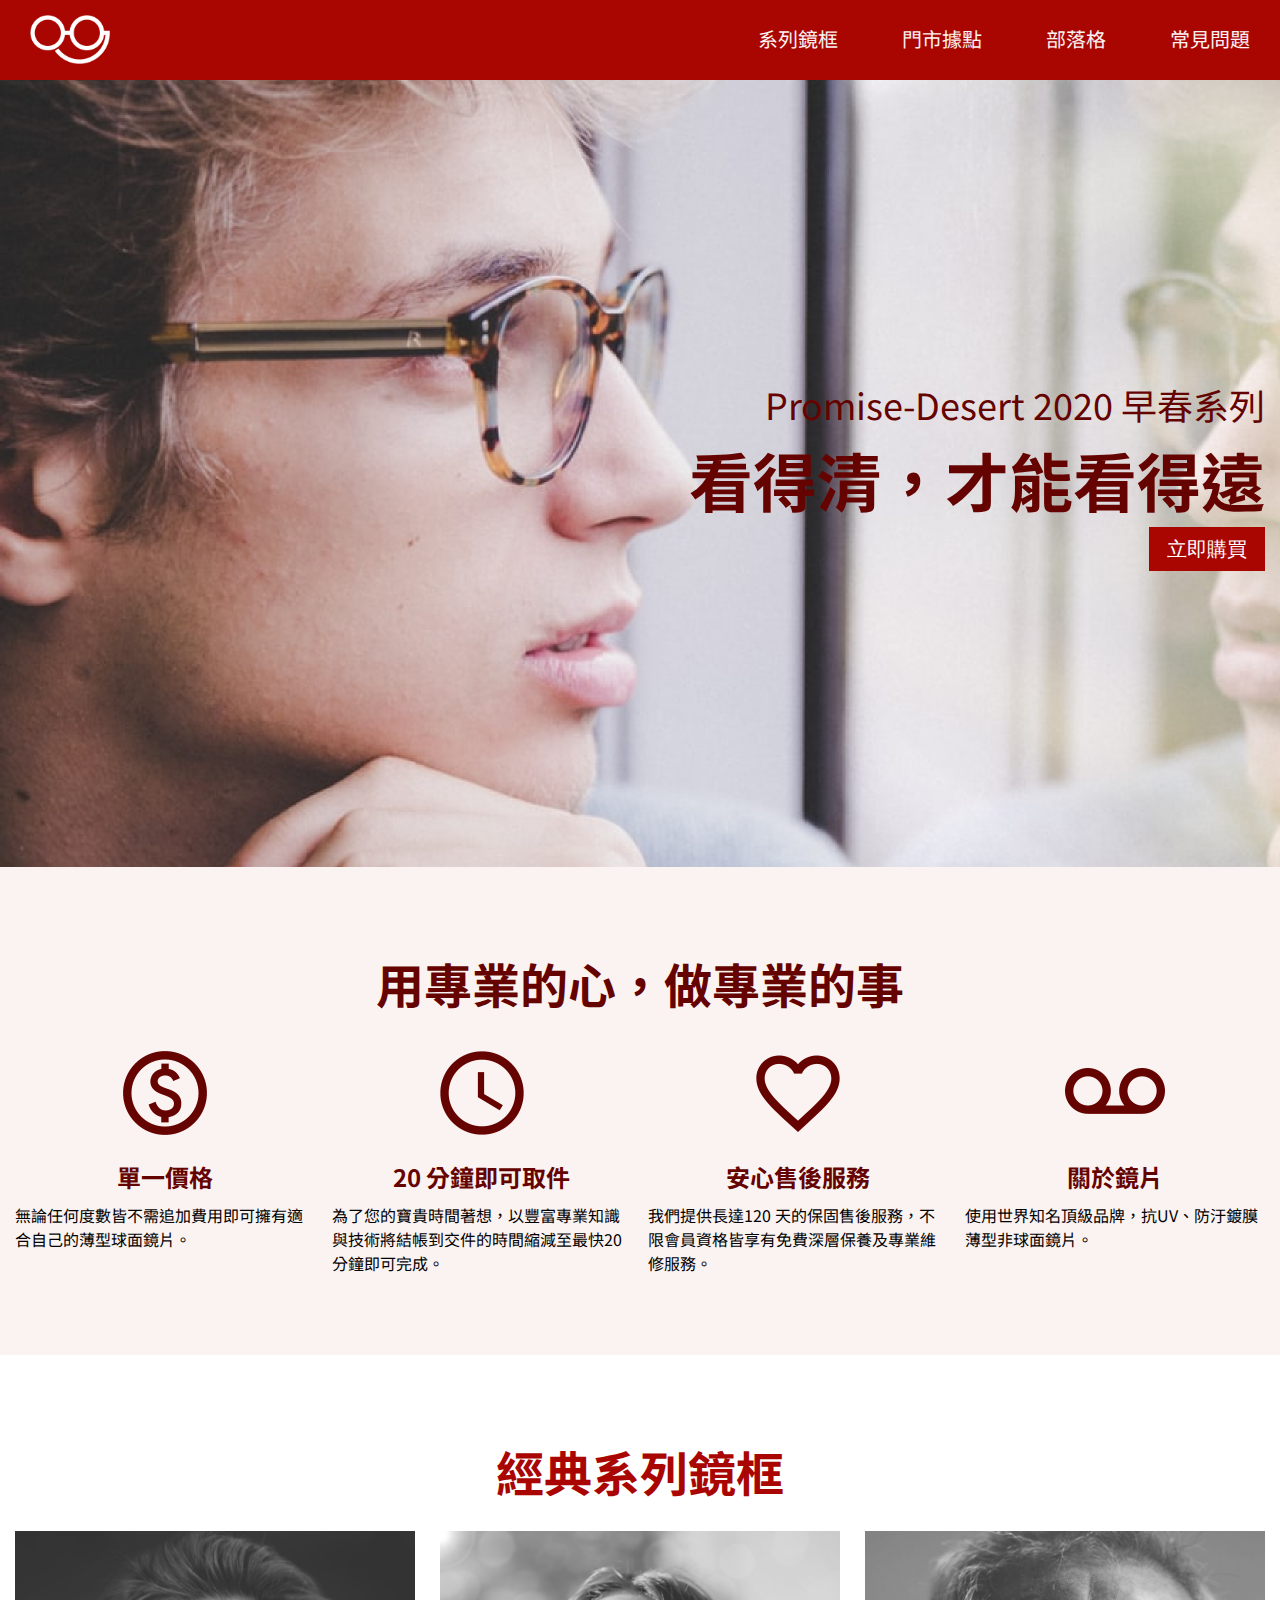
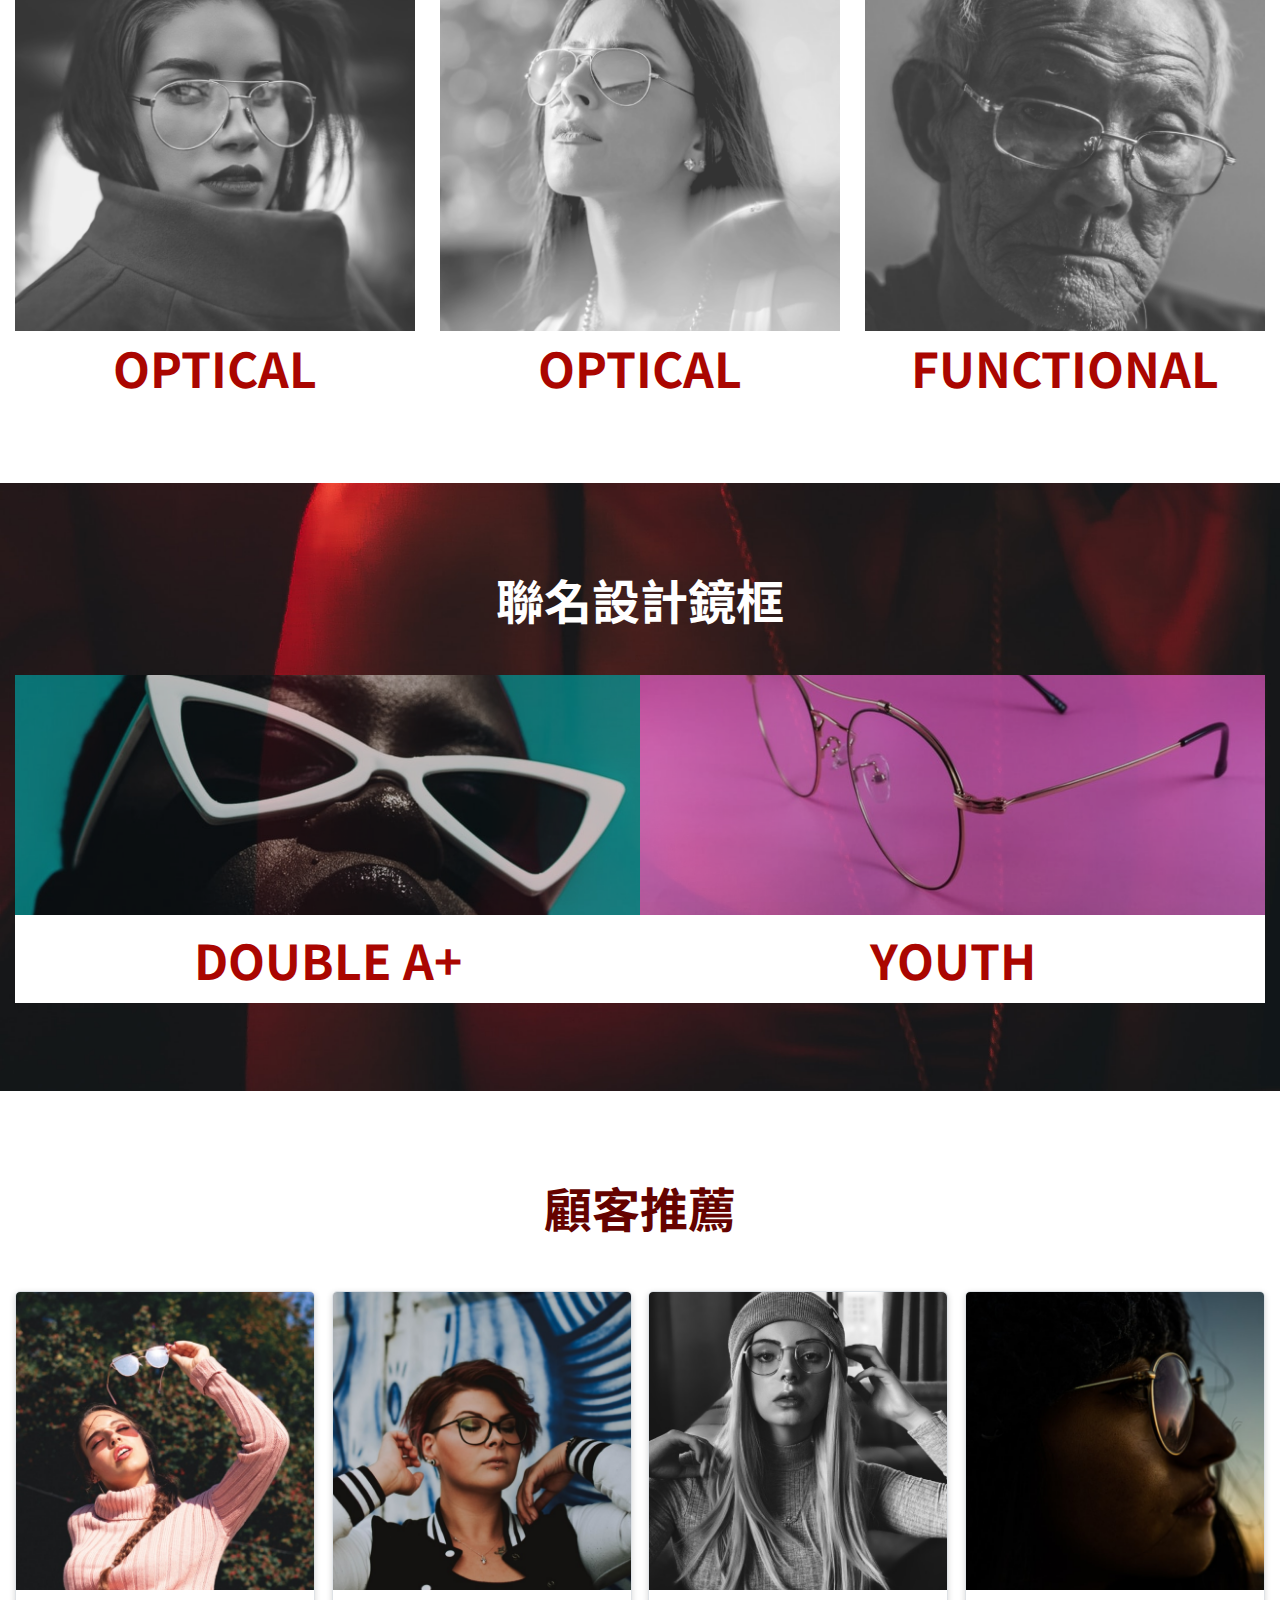
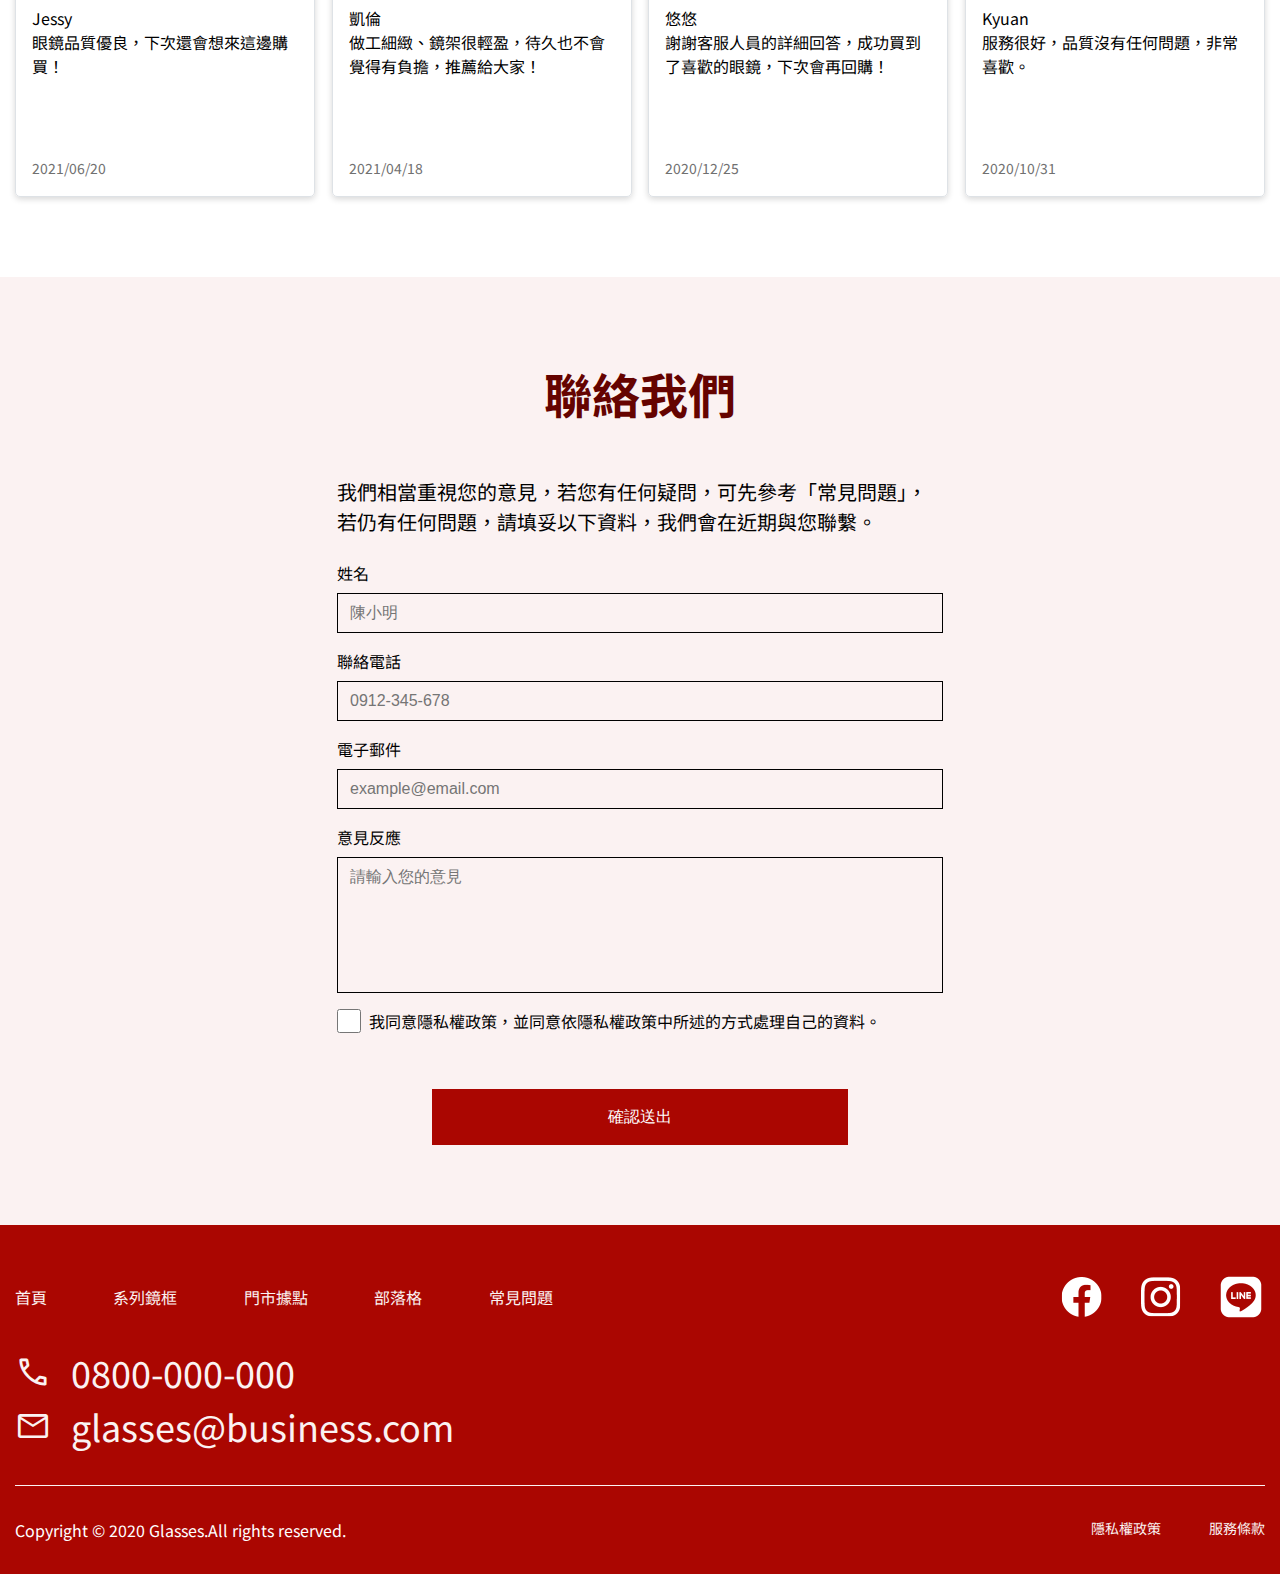
==== index.html @ 3acc10f1 "Update 2022-08-10T16:23:31.368Z" ====
<!DOCTYPE html>
<html lang="en">

<head>
  <meta charset="UTF-8">
  <meta http-equiv="X-UA-Compatible" content="IE=edge">
  <meta name="viewport" content="width=device-width, initial-scale=1.0">
  <link rel="preconnect" href="https://fonts.googleapis.com">
  <link rel="preconnect" href="https://fonts.googleapis.com">
  <link rel="preconnect" href="https://fonts.gstatic.com" crossorigin>
  <link href="https://fonts.googleapis.com/css2?family=Inter:wght@300&family=Noto+Sans+TC:wght@400;500;700&family=Roboto:ital,wght@0,400;0,500;0,700;1,500;1,700;1,900&display=swap" rel="stylesheet">
  <link rel="stylesheet" href="https://fonts.googleapis.com/css2?family=Material+Symbols+Outlined:opsz,wght,FILL,GRAD@48,600,0,0" />
  <link rel="stylesheet" href="./assets/style/all.css">
  <title>首頁</title>
</head>

<body>
  <!-- 表頭 -->
  <div class="header ">        
    <div class="wrap container">
        <div class="logo">
            <a href="./index.html"><img src="./assets/images/logo-white.png" alt="logo-white"></a>
        </div>
        <div class="nav">
            <ul>
                <li><a href="./optical.html">系列鏡框</a></li>
                <li><a href="#">門市據點</a></li>
                <li><a href="#">部落格</a></li>
                <li><a href="./faq.html">常見問題</a></li>
            </ul>
        </div>
    </div>
  </div>

  <div class="backimg">
    <div class="backimg-text container">
        <p>Promise-Desert 2020 早春系列</p>
        <h2>看得清，才能看得遠</h2>
        <button class="btn"><a href="./optical.html">立即購買</a></button>
    </div>
</div>
<div class="feature">
    <h3 class="container" >用專業的心，做專業的事</h3>
    <div class="feature-iteams container">
        <div class="f-iteam">
            <div class="f-img">
                <img src="./assets/images/home-section2-1.png" alt="money">
            </div>
            <h4>單一價格</h4>
            <p>無論任何度數皆不需追加費用即可擁有適合自己的薄型球面鏡片。</p>
        </div>
        <div class="f-iteam">
            <div class="f-img">
                <img src="./assets/images/home-section2-2.png" alt="time">
            </div>
            <h4>20 分鐘即可取件</h4>
            <p>為了您的寶貴時間著想，以豐富專業知識與技術將結帳到交件的時間縮減至最快20 分鐘即可完成。</p>
        </div>
        <div class="f-iteam">
            <div class="f-img">
                <img src="./assets/images/home-section2-3.png" alt="service">
            </div>
            <h4>安心售後服務</h4>
            <p>我們提供長達120 天的保固售後服務，不限會員資格皆享有免費深層保養及專業維修服務。</p>
        </div>
        <div class="f-iteam">
            <div class="f-img">
                <img src="./assets/images/home-sectioin2-4.png" alt="about">
            </div>
            <h4>關於鏡片</h4>
            <p>使用世界知名頂級品牌，抗UV、防汙鍍膜薄型非球面鏡片。</p>
        </div>
    </div>
    
</div>
<div class="classic">
    <h3>經典系列鏡框</h3>
    <div class="classic-iteams container">
        <div class="c-iteam">
            <img src="./assets/images/home-section3-1.png" alt="OPTICAL">
            <a href="./optical.html">OPTICAL</a>
        </div>
        <div class="c-iteam">
            <img src="./assets/images/home-section3-2.png" alt="SUNGLASSES">
            <a href="./sunglasses.html">OPTICAL</a>
        </div>
        <div class="c-iteam">
            <img src="./assets/images/home-section3-3.png" alt="FUNCTIONAL">
            <a href="#">FUNCTIONAL</a>
        </div>
    </div>
</div>
<div class="feat">
    <h3>聯名設計鏡框</h3>
    <div class="feat-iteams  container">
        <ul class="feat-iteam">
            <li class="bgimg-left"></li>
            <li><a href="#">DOUBLE A+</a></li>
        </ul>
        <ul class="feat-iteam">
            <li class="bgimg-right"></li>
            <li><a href="#">YOUTH</a></li>
        </ul>
    </div>
    
</div>
<div class="recommend">
    <h3>顧客推薦</h3>
    <ul class="recommend-iteams  container">
        <li class="r-iteam">
            <img src="./assets/images/home-section5-1.png" alt="Jessy">               
            <div class="text-p">
                <div>
                    <p>Jessy</p>
                    <p>眼鏡品質優良，下次還會想來這邊購買！</p>
                </div>
                <div class="date">
                    <p>2021/06/20</p>
                </div>                
            </div>                       
        </li>
        <li class="r-iteam">
            <img src="./assets/images/home-section5-2.png" alt="Karen">               
            <div class="text-p">
                <div>
                    <p>凱倫</p>
                    <p>做工細緻、鏡架很輕盈，待久也不會覺得有負擔，推薦給大家！</p>
                </div>
                <div class="date">
                    <p>2021/04/18</p>
                </div>                
            </div>                       
        </li>  
        <li class="r-iteam">
            <img src="./assets/images/home-section5-3.png" alt="Yoyo">               
            <div class="text-p">
                <div>
                    <p>悠悠</p>
                    <p>謝謝客服人員的詳細回答，成功買到了喜歡的眼鏡，下次會再回購！</p>
                </div>
                <div class="date">
                    <p>2020/12/25</p>
                </div>                
            </div>                       
        </li>  
        <li class="r-iteam">
            <img src="./assets/images/home-section5-4.png" alt="Kyuan">               
            <div class="text-p">
                <div>
                    <p>Kyuan</p>
                    <p>服務很好，品質沒有任何問題，非常喜歡。</p>
                </div>
                <div class="date">
                    <p>2020/10/31</p>
                </div>                
            </div>                       
        </li>         
    </ul>
</div>
<div class="contact-form">
    <div class="form container">
        <h3>聯絡我們</h3>
        <p>我們相當重視您的意見，若您有任何疑問，可先參考「常見問題」，若仍有任何問題，請填妥以下資料，我們會在近期與您聯繫。</p>
        <form>
            <label for="name">姓名</label>
            <input type="text" name="name" placeholder="陳小明">
            <label for="phone">聯絡電話</label>
            <input type="text" name="phone" placeholder="0912-345-678">
            <label for="email">電子郵件</label>
            <input type="text" name="email" placeholder="example@email.com">
            <label for="need">意見反應</label>
            <textarea name="need" id="need" placeholder="請輸入您的意見"></textarea>
            <div class="check">
                <input type="checkbox" name="agree">
                <label for="checkbox">我同意隱私權政策，並同意依隱私權政策中所述的方式處理自己的資料。</label>
            </div>
            <div class="send-btn">
                <button type="submit">確認送出</button>
            </div>
        </form>
    </div>
</div>



  <!-- 表尾 -->
  <div class="footer">
    <div class="container">
        <div class="information">
            <div class="footer-nav">
                <div class="bar">
                    <ul>
                        <li><a href="#">首頁</a></li>
                        <li><a href="#">系列鏡框</a></li>
                        <li><a href="#">門市據點</a></li>
                        <li><a href="#">部落格</a></li>
                        <li><a href="#">常見問題</a></li>
                    </ul>
                </div>
                <div class="icon">
                    <ul>
                        <li><a href="#"><img src="./assets/images/ic-social-fb.png" alt="facebook"></a></li>
                        <li><a href="#"><img src="./assets/images/ic_social_ig.png" alt="instagram"></a></li>
                        <li><a href="#"><img src="./assets/images/ic_social_line.png" alt="line"></a></li>
                    </ul>
                </div>
            </div>
            <div class="contact">
                <ul>
                    <li>
                        <span class="material-symbols-outlined"> call</span>
                        <a href="tel:+886-0800-000-000">0800-000-000</a>
                    </li>
                    <li>   
                        <span class="material-symbols-outlined">mail</span>
                        <a href="mailto:glasses@business.com">glasses@business.com</a> 
                    </li>
                </ul>
            </div>
        </div>
       
        <div class="copy">
            <div class="copy-left">
                <p>Copyright © 2020 Glasses.All rights reserved.</p>
            </div>
            <div class="copy-right">
                <ul>
                    <li>
                        <a href="#">隱私權政策</a>
                    </li>
                    <li>
                        <a href="#">服務條款</a>
                    </li>
                </ul>
            </div>
        </div>
    </div>
    
</div>
</body>

</html>
---- assets/style/all.css ----
@charset "UTF-8";
/* http://meyerweb.com/eric/tools/css/reset/ 
   v2.0 | 20110126
   License: none (public domain)
*/
html,
body,
div,
span,
applet,
object,
iframe,
h1,
h2,
h3,
h4,
h5,
h6,
p,
blockquote,
pre,
a,
abbr,
acronym,
address,
big,
cite,
code,
del,
dfn,
em,
img,
ins,
kbd,
q,
s,
samp,
small,
strike,
strong,
sub,
sup,
tt,
var,
b,
u,
i,
center,
dl,
dt,
dd,
ol,
ul,
li,
fieldset,
form,
label,
legend,
table,
caption,
tbody,
tfoot,
thead,
tr,
th,
td,
article,
aside,
canvas,
details,
embed,
figure,
figcaption,
footer,
header,
hgroup,
menu,
nav,
output,
ruby,
section,
summary,
time,
mark,
audio,
video {
  margin: 0;
  padding: 0;
  border: 0;
  font-size: 100%;
  font: inherit;
  vertical-align: baseline; }

/* HTML5 display-role reset for older browsers */
article,
aside,
details,
figcaption,
figure,
footer,
header,
hgroup,
menu,
nav,
section {
  display: block; }

body {
  line-height: 1; }

ol,
ul {
  list-style: none; }

blockquote,
q {
  quotes: none; }

blockquote:before,
blockquote:after,
q:before,
q:after {
  content: "";
  content: none; }

table {
  border-collapse: collapse;
  border-spacing: 0; }

img {
  vertical-align: middle;
  max-width: 100%;
  height: auto; }

* {
  -webkit-box-sizing: border-box;
          box-sizing: border-box; }

body {
  font-family: 'Noto Sans TC','Roboto','Inter', sans-serif;
  -webkit-box-sizing: border-box;
          box-sizing: border-box; }

.container {
  max-width: 1320px;
  margin: 0 auto;
  padding: 0 15px; }

/* header 表頭 */
.header {
  background-color: #AA0601;
  height: 80px;
  padding: 15px; }

.wrap {
  display: -webkit-box;
  display: -ms-flexbox;
  display: flex;
  -webkit-box-pack: justify;
      -ms-flex-pack: justify;
          justify-content: space-between;
  -webkit-box-align: center;
      -ms-flex-align: center;
          align-items: center; }

.logo img {
  width: 80px; }

.nav ul {
  display: -webkit-box;
  display: -ms-flexbox;
  display: flex;
  -webkit-box-pack: end;
      -ms-flex-pack: end;
          justify-content: flex-end; }

.nav li {
  margin-left: 64px; }

.nav a {
  text-decoration: none;
  color: #FBF2F2;
  font-size: 20px;
  line-height: 30px;
  -webkit-transition: all 0.3s;
  -o-transition: all 0.3s;
  transition: all 0.3s; }

.header a:hover, .footer a:hover {
  opacity: 0.7; }

/* footer 表尾 */
.footer {
  background-color: #AA0601; }

.footer-nav {
  display: -webkit-box;
  display: -ms-flexbox;
  display: flex;
  -webkit-box-pack: justify;
      -ms-flex-pack: justify;
          justify-content: space-between;
  -webkit-box-align: center;
      -ms-flex-align: center;
          align-items: center;
  padding-top: 48px;
  padding-bottom: 24px; }
  .footer-nav .bar {
    width: 43%; }
    .footer-nav .bar ul {
      display: -webkit-box;
      display: -ms-flexbox;
      display: flex;
      -webkit-box-pack: justify;
          -ms-flex-pack: justify;
              justify-content: space-between; }
    .footer-nav .bar a {
      text-decoration: none;
      color: #FBF2F2;
      font-size: 16px;
      line-height: 24px;
      -webkit-transition: all 0.3s;
      -o-transition: all 0.3s;
      transition: all 0.3s; }
  .footer-nav .icon ul {
    display: -webkit-box;
    display: -ms-flexbox;
    display: flex; }
  .footer-nav .icon img {
    width: 48px;
    margin-left: 32px; }

.contact {
  padding-bottom: 32px;
  border-bottom: 1px solid #FBF2F2; }
  .contact img {
    width: 36px; }
  .contact a {
    font-size: 36px;
    line-height: 54px;
    color: #FBF2F2;
    -webkit-transition: all 0.3s;
    -o-transition: all 0.3s;
    transition: all 0.3s;
    text-decoration: none; }
  .contact span {
    color: #FBF2F2;
    font-size: 36px;
    line-height: 54px;
    vertical-align: bottom;
    margin-right: 1rem; }

.copy {
  display: -webkit-box;
  display: -ms-flexbox;
  display: flex;
  -webkit-box-pack: justify;
      -ms-flex-pack: justify;
          justify-content: space-between;
  padding: 32px 0;
  color: #FFFFFF; }
  .copy .copy-right ul {
    display: -webkit-box;
    display: -ms-flexbox;
    display: flex;
    -webkit-box-pack: justify;
        -ms-flex-pack: justify;
            justify-content: space-between; }
    .copy .copy-right ul li {
      padding-left: 48px; }
    .copy .copy-right ul a {
      font-size: 14px;
      line-height: 21px;
      color: #FBF2F2;
      -webkit-transition: all 0.3s;
      -o-transition: all 0.3s;
      transition: all 0.3s;
      text-decoration: none; }
  .copy .copy-left p {
    font-size: 16px;
    line-height: 24px; }

/* RWD */
@media (max-width: 992px) {
  .container {
    max-width: 720px; }
  .bar {
    width: 65%; }
  .icon img {
    margin-left: 1rem; } }

@media (max-width: 767px) {
  .container {
    max-width: 100%; }
  .header {
    height: 176px;
    -webkit-box-align: normal;
        -ms-flex-align: normal;
            align-items: normal;
    padding: 0; }
  .wrap {
    -webkit-box-orient: vertical;
    -webkit-box-direction: normal;
        -ms-flex-direction: column;
            flex-direction: column;
    padding: 0; }
  .logo {
    height: 80px;
    width: 100%;
    display: -webkit-box;
    display: -ms-flexbox;
    display: flex;
    -webkit-box-pack: center;
        -ms-flex-pack: center;
            justify-content: center;
    -webkit-box-align: center;
        -ms-flex-align: center;
            align-items: center;
    border-bottom: 1px solid #FBF2F2; }
  .nav {
    width: 100%; }
    .nav ul {
      -ms-flex-wrap: wrap;
          flex-wrap: wrap; }
    .nav li {
      margin: 0;
      width: 50%;
      border: 1px solid #FBF2F2;
      height: 48px; }
    .nav a {
      display: block;
      width: 100%;
      height: 100%;
      display: -webkit-box;
      display: -ms-flexbox;
      display: flex;
      -webkit-box-pack: center;
          -ms-flex-pack: center;
              justify-content: center;
      -webkit-box-align: center;
          -ms-flex-align: center;
              align-items: center;
      font-size: 16px;
      line-height: 24px; }
    .nav a:hover {
      background-color: #691610;
      opacity: 1; }
  .footer-nav {
    padding: 0;
    padding-top: 24px;
    -webkit-box-align: normal;
        -ms-flex-align: normal;
            align-items: normal; }
    .footer-nav .bar {
      display: none; }
    .footer-nav .icon img {
      width: 24px;
      margin-left: 8px; }
  .information {
    display: -webkit-box;
    display: -ms-flexbox;
    display: flex;
    -webkit-box-orient: horizontal;
    -webkit-box-direction: reverse;
        -ms-flex-direction: row-reverse;
            flex-direction: row-reverse;
    -webkit-box-pack: justify;
        -ms-flex-pack: justify;
            justify-content: space-between;
    border-bottom: 1px solid #FBF2F2; }
  .contact {
    padding: 24px 0;
    border-bottom: none;
    display: -webkit-box;
    display: -ms-flexbox;
    display: flex;
    -webkit-box-align: center;
        -ms-flex-align: center;
            align-items: center; }
    .contact li {
      line-height: 24px; }
    .contact a {
      font-size: 16px;
      line-height: 24px; }
    .contact span {
      font-size: 20px;
      line-height: 24px;
      margin-right: 10px;
      vertical-align: middle; }
  .copy {
    -webkit-box-orient: vertical;
    -webkit-box-direction: normal;
        -ms-flex-direction: column;
            flex-direction: column;
    padding-top: 16px;
    padding-bottom: 24px; }
    .copy p {
      font-size: 16px;
      line-height: 24px; }
    .copy .copy-right ul {
      -webkit-box-orient: vertical;
      -webkit-box-direction: normal;
          -ms-flex-direction: column;
              flex-direction: column; }
      .copy .copy-right ul li {
        padding: 0;
        padding-top: 8px; } }

.backimg {
  background-image: url(../images/home-header.png);
  height: 787px;
  background-size: cover; }

.backimg-text {
  color: #650300;
  display: -webkit-box;
  display: -ms-flexbox;
  display: flex;
  -webkit-box-orient: vertical;
  -webkit-box-direction: normal;
      -ms-flex-direction: column;
          flex-direction: column;
  -webkit-box-align: end;
      -ms-flex-align: end;
          align-items: flex-end;
  -webkit-box-pack: center;
      -ms-flex-pack: center;
          justify-content: center;
  height: 100%; }
  .backimg-text p {
    font-size: 36px;
    line-height: 54px; }
  .backimg-text h2 {
    font-size: 64px;
    line-height: 96px;
    font-weight: 700; }
  .backimg-text .btn {
    background-color: #AA0601;
    border: none; }
    .backimg-text .btn a {
      display: block;
      font-size: 20px;
      line-height: 30px;
      color: #fff;
      text-decoration: none;
      padding: 6px 12px; }
  .backimg-text .btn:hover {
    background-color: #650300; }

.feature {
  background-color: #FBF2F2; }
  .feature h3 {
    font-size: 48px;
    line-height: 72px;
    font-weight: 700;
    color: #650300;
    text-align: center;
    margin-bottom: 24px;
    padding-top: 80px; }
  .feature .feature-iteams {
    display: -webkit-box;
    display: -ms-flexbox;
    display: flex;
    -ms-flex-wrap: wrap;
        flex-wrap: wrap;
    -webkit-box-pack: justify;
        -ms-flex-pack: justify;
            justify-content: space-between;
    padding-bottom: 80px; }
  .feature .f-iteam {
    width: 24%; }
    .feature .f-iteam .f-img {
      text-align: center;
      margin-bottom: 16px; }
    .feature .f-iteam img {
      width: 100px; }
    .feature .f-iteam h4 {
      color: #650300;
      text-align: center;
      font-size: 24px;
      line-height: 36px;
      margin-bottom: 8px;
      font-weight: 700; }
    .feature .f-iteam p {
      font-size: 16px;
      line-height: 24px; }

.classic h3 {
  font-size: 48px;
  line-height: 72px;
  font-weight: 700;
  color: #AA0601;
  text-align: center;
  margin-bottom: 24px;
  padding-top: 80px; }

.classic .classic-iteams {
  display: -webkit-box;
  display: -ms-flexbox;
  display: flex;
  -ms-flex-wrap: wrap;
      flex-wrap: wrap;
  -webkit-box-pack: justify;
      -ms-flex-pack: justify;
          justify-content: space-between;
  margin-bottom: 80px; }

.classic .c-iteam {
  width: 32%; }
  .classic .c-iteam img {
    opacity: 0.8; }
  .classic .c-iteam img:hover {
    opacity: 1; }
  .classic .c-iteam a {
    display: block;
    font-size: 48px;
    line-height: 72px;
    font-weight: 700;
    text-align: center;
    color: #AA0601;
    text-decoration: none;
    -webkit-transition: all 0.7s ease-in-out;
    -o-transition: all 0.7s ease-in-out;
    transition: all 0.7s ease-in-out; }
  .classic .c-iteam a:hover {
    color: #650300;
    -webkit-transform: scale(1.2);
        -ms-transform: scale(1.2);
            transform: scale(1.2); }

.feat {
  background-image: url(../images/index-bg.png);
  height: 608px;
  background-size: cover; }
  .feat h3 {
    font-size: 48px;
    line-height: 72px;
    font-weight: 700;
    color: #fff;
    text-align: center;
    margin-bottom: 40px;
    padding-top: 80px; }
  .feat .feat-iteams {
    display: -webkit-box;
    display: -ms-flexbox;
    display: flex;
    -ms-flex-wrap: wrap;
        flex-wrap: wrap; }
  .feat .feat-iteam {
    width: 50%; }
  .feat .bgimg-left {
    background-image: url(../images/home-section4-1.png);
    height: 240px;
    background-size: cover;
    opacity: 0.7; }
  .feat .bgimg-left:hover {
    opacity: 1; }
  .feat .bgimg-right {
    background-image: url(../images/home-section4-2.png);
    height: 240px;
    background-size: cover;
    opacity: 0.7; }
  .feat .bgimg-right:hover {
    opacity: 1; }
  .feat li {
    background-color: #fff;
    text-align: center; }
    .feat li a {
      display: block;
      font-size: 48px;
      line-height: 72px;
      font-weight: 700;
      text-decoration: none;
      color: #AA0601;
      padding: 8px 0;
      -webkit-transition: all 0.7s ease-in-out;
      -o-transition: all 0.7s ease-in-out;
      transition: all 0.7s ease-in-out; }
    .feat li a:hover {
      color: #650300;
      -webkit-transform: scale(1.2);
          -ms-transform: scale(1.2);
              transform: scale(1.2); }

.recommend h3 {
  font-size: 48px;
  line-height: 72px;
  font-weight: 700;
  color: #650300;
  text-align: center;
  margin-bottom: 48px;
  padding-top: 80px; }

.recommend .recommend-iteams {
  display: -webkit-box;
  display: -ms-flexbox;
  display: flex;
  -ms-flex-wrap: wrap;
      flex-wrap: wrap;
  -webkit-box-pack: justify;
      -ms-flex-pack: justify;
          justify-content: space-between;
  margin-bottom: 80px; }

.recommend .r-iteam {
  width: 24%;
  -webkit-box-shadow: #00000029 0px 2px 6px;
          box-shadow: #00000029 0px 2px 6px;
  border-radius: 5px;
  border: 1px solid #DEE2E6;
  -webkit-transition: all 0.3s ease-in;
  -o-transition: all 0.3s ease-in;
  transition: all 0.3s ease-in; }
  .recommend .r-iteam .text-p {
    display: -webkit-box;
    display: -ms-flexbox;
    display: flex;
    -webkit-box-orient: vertical;
    -webkit-box-direction: normal;
        -ms-flex-direction: column;
            flex-direction: column;
    -webkit-box-pack: justify;
        -ms-flex-pack: justify;
            justify-content: space-between;
    font-size: 16px;
    line-height: 24px;
    height: 206px;
    padding: 16px; }
  .recommend .r-iteam .date {
    font-size: 14px;
    color: #707070; }

.recommend .r-iteam:hover {
  -webkit-transform: translate(0, -20px);
      -ms-transform: translate(0, -20px);
          transform: translate(0, -20px); }

.contact-form {
  background-color: #FBF2F2; }
  .contact-form .form {
    width: 636px;
    padding-bottom: 80px; }
  .contact-form h3 {
    font-size: 48px;
    line-height: 72px;
    font-weight: 700;
    color: #650300;
    text-align: center;
    margin-bottom: 48px;
    padding-top: 80px; }
  .contact-form p {
    font-size: 20px;
    line-height: 30px;
    margin-bottom: 24px; }
  .contact-form label {
    display: block;
    font-size: 16px;
    line-height: 24px;
    margin-bottom: 8px; }
  .contact-form input {
    display: block;
    width: 100%;
    line-height: 36px;
    font-size: 16px;
    padding-left: 12px;
    background-color: #FBF2F2;
    border: 1px solid #000;
    margin-bottom: 16px; }
  .contact-form textarea {
    display: block;
    background-color: #FBF2F2;
    border: 1px solid #000;
    width: 100%;
    line-height: 36px;
    font-size: 16px;
    padding-left: 12px;
    height: 136px;
    resize: none; }
  .contact-form .check {
    display: -webkit-box;
    display: -ms-flexbox;
    display: flex;
    margin-top: 16px; }
    .contact-form .check input {
      width: 24px;
      height: 24px;
      margin: 0;
      margin-right: 8px; }
    .contact-form .check label {
      font-size: 16px;
      line-height: 24px; }
  .contact-form .send-btn {
    text-align: center;
    margin-top: 48px; }
    .contact-form .send-btn button {
      font-size: 16px;
      line-height: 24px;
      padding: 16px 176px;
      background-color: #AA0601;
      border: none;
      color: white; }
    .contact-form .send-btn button:hover {
      background-color: #650300;
      cursor: pointer; }

@media (max-width: 992px) {
  .backimg {
    background-image: url(../images/home-header-sm.png); }
  .feature .f-iteam {
    width: 48%; }
  .classic .c-iteam {
    width: 65%;
    margin: 0 auto;
    margin-bottom: 24px; }
  .feat {
    background-image: url(../images/index-bg-sm.png);
    height: 960px; }
    .feat .feat-iteam {
      width: 100%;
      margin-bottom: 24px; }
  .recommend .r-iteam {
    width: 48%;
    margin-bottom: 24px; }
  .contact-form h3 {
    margin-bottom: 24px; }
  .contact-form .send-btn button {
    padding: 16px 136px; } }

@media (max-width: 767px) {
  .backimg {
    height: 396px;
    background-position: center; }
    .backimg p {
      font-size: 16px;
      line-height: 24px; }
    .backimg h2 {
      font-size: 24px;
      line-height: 36px;
      margin-bottom: 0; }
  .feature .feature-iteams {
    padding-bottom: 40px; }
  .feature .f-iteam {
    width: 100%; }
  .feature h3 {
    font-size: 24px;
    line-height: 36px;
    padding-top: 40px;
    margin-bottom: 24px; }
  .classic .c-iteam {
    width: 100%; }
  .classic .classic-iteams {
    margin-bottom: 40px; }
  .classic h3 {
    font-size: 24px;
    line-height: 36px;
    padding-top: 40px;
    margin-bottom: 24px; }
  .feat {
    height: 820px; }
    .feat .bgimg-left {
      background-image: url(../images/home-section4-1-sm.png);
      height: 240px;
      background-size: cover; }
    .feat .bgimg-right {
      background-image: url(../images/home-section4-2-sm.png);
      height: 240px;
      background-size: cover; }
    .feat h3 {
      font-size: 24px;
      line-height: 36px;
      padding-top: 40px;
      margin-bottom: 24px; }
  .recommend .r-iteam {
    width: 100%; }
  .recommend .recommend-iteams {
    margin-bottom: 40px; }
  .recommend h3 {
    font-size: 24px;
    line-height: 36px;
    padding-top: 40px;
    margin-bottom: 24px; }
  .contact-form .form {
    padding-bottom: 40px; }
  .contact-form h3 {
    padding-top: 40px; }
  .contact-form p {
    font-size: 16px;
    line-height: 24px; }
  .contact-form .send-btn {
    margin-top: 24px; }
    .contact-form .send-btn button {
      width: 100%;
      padding: 16px 0; } }

.faq {
  margin-top: 96px;
  margin-bottom: 80px; }
  .faq li {
    margin-top: 32px; }
  .faq p {
    font-size: 16px;
    line-height: 24px;
    font-weight: 400; }
  .faq h2 {
    font-size: 48px;
    line-height: 72px;
    border-left: 8px solid #AA0601;
    padding-left: 16px;
    font-weight: 700;
    margin-bottom: 32px; }
  .faq h3 {
    font-size: 24px;
    line-height: 36px;
    font-weight: 700;
    margin-bottom: 24px; }
  .faq h4 {
    font-size: 20px;
    line-height: 30px;
    font-weight: 700;
    margin-bottom: 8px; }

/* RWD */
@media (max-width: 992px) {
  .faq {
    margin: 80px auto; } }

@media (max-width: 767px) {
  .faq {
    margin-top: 40px;
    margin-bottom: 64px; }
    .faq li {
      margin-top: 24px; }
  h2,
  h3 {
    font-size: 24px;
    line-height: 36px;
    margin-bottom: 24px; } }

.top-bar ul {
  display: -webkit-box;
  display: -ms-flexbox;
  display: flex; }

.top-bar li {
  border-left: 1px solid #DCDCDC;
  border-right: 1px solid #DCDCDC;
  border-bottom: 8px solid white;
  width: 33%;
  padding: 24px 0;
  text-align: center; }

.top-bar a {
  display: block;
  font-size: 32px;
  line-height: 48px;
  text-decoration: none;
  color: #000000;
  font-weight: 500; }

.top-bar li:hover {
  border-bottom: 8px solid #AA0601; }

.top-bar .bb-red {
  border-bottom: 8px solid #AA0601; }

.top-benner {
  display: -webkit-box;
  display: -ms-flexbox;
  display: flex; }
  .top-benner li {
    width: 50%;
    min-height: 296px; }
  .top-benner .optical-benner-left {
    background-image: url(../images/product-header-1.png);
    background-size: contain;
    background-repeat: no-repeat; }
  .top-benner .optical-benner-right {
    background-image: url(../images/product-header-2.png);
    background-size: contain;
    background-repeat: no-repeat; }

.product h2 {
  font-size: 32px;
  line-height: 48px;
  font-weight: 500;
  text-align: center;
  padding-top: 80px;
  padding-bottom: 32px; }

.iteams {
  display: -webkit-box;
  display: -ms-flexbox;
  display: flex;
  -ms-flex-wrap: wrap;
      flex-wrap: wrap;
  -webkit-box-pack: justify;
      -ms-flex-pack: justify;
          justify-content: space-between; }
  .iteams .iteam {
    width: 24%;
    margin-bottom: 80px; }
  .iteams .iteam-img {
    overflow: hidden; }
    .iteams .iteam-img img:hover {
      -webkit-transform: scale(1.1, 1.1);
          -ms-transform: scale(1.1, 1.1);
              transform: scale(1.1, 1.1);
      -webkit-transition: all 0.2s ease-in;
      -o-transition: all 0.2s ease-in;
      transition: all 0.2s ease-in; }
  .iteams .name {
    display: -webkit-box;
    display: -ms-flexbox;
    display: flex;
    -webkit-box-pack: justify;
        -ms-flex-pack: justify;
            justify-content: space-between;
    line-height: 36px;
    font-size: 24px;
    font-weight: 500; }
    .iteams .name p:last-child {
      color: #AA0601; }
  .iteams .colors {
    display: -webkit-box;
    display: -ms-flexbox;
    display: flex; }
    .iteams .colors .brown {
      width: 24px;
      height: 24px;
      background-color: #5F3E2D;
      margin-right: 8px;
      border-radius: 4px;
      cursor: pointer; }
    .iteams .colors .chocolate {
      width: 24px;
      height: 24px;
      background-color: #B75929;
      border-radius: 4px;
      cursor: pointer; }

.page ul {
  display: -webkit-box;
  display: -ms-flexbox;
  display: flex;
  padding: 80px 0;
  -webkit-box-pack: center;
      -ms-flex-pack: center;
          justify-content: center; }
  .page ul li {
    border: 1px solid #555555; }
  .page ul a {
    text-decoration: none;
    display: block;
    color: #555555;
    padding: 12px 16px;
    font-size: 18px;
    line-height: 24px; }
  .page ul a:hover {
    background-color: #F2F2F2; }
  .page ul .black {
    background-color: black;
    color: white; }
  .page ul .black:hover {
    color: #555555; }

@media (max-width: 992px) {
  .top-bar.container {
    max-width: 100%;
    margin: 0;
    padding: 0; }
  .top-bar li {
    border-right-color: white; }
    .top-bar li a {
      font-size: 24px;
      line-height: 36px; }
  .top-benner .optical-benner-left {
    background-image: url(../images/product-header-sm-1.png);
    background-size: cover;
    background-position: center; }
  .top-benner .optical-benner-right {
    background-image: url(../images/product-header-sm-2.png);
    background-size: cover;
    background-position: center; }
  .iteams .iteam {
    width: 48%;
    margin-bottom: 40px; } }

@media (max-width: 767px) {
  .top-bar li a {
    font-size: 16px;
    line-height: 24px; }
  .top-benner li {
    min-height: 136px; }
  .product h2 {
    padding-top: 40px;
    margin-bottom: 0;
    font-size: 24px;
    line-height: 36px; }
  .iteams {
    text-align: center; }
    .iteams .iteam {
      width: 100%;
      margin-bottom: 24px; }
  .page ul {
    padding: 64px 0; }
    .page ul a {
      font-size: 16px;
      line-height: 20px;
      padding: 10px; } }

.top-bar ul {
  display: -webkit-box;
  display: -ms-flexbox;
  display: flex; }

.top-bar li {
  border-left: 1px solid #DCDCDC;
  border-right: 1px solid #DCDCDC;
  border-bottom: 8px solid white;
  width: 33%;
  padding: 24px 0;
  text-align: center; }

.top-bar a {
  display: block;
  font-size: 32px;
  line-height: 48px;
  text-decoration: none;
  color: #000000;
  font-weight: 500; }

.top-bar li:hover {
  border-bottom: 8px solid #AA0601; }

.top-bar .bb-red {
  border-bottom: 8px solid #AA0601; }

.top-benner {
  display: -webkit-box;
  display: -ms-flexbox;
  display: flex; }
  .top-benner li {
    width: 50%;
    min-height: 296px; }
  .top-benner .sunglasses-benner-left {
    background-image: url(../images/product-header-3.png);
    background-size: contain;
    background-repeat: no-repeat; }
  .top-benner .sunglasses-benner-right {
    background-image: url(../images/product-header-4.png);
    background-size: contain;
    background-repeat: no-repeat; }

.product h2 {
  font-size: 32px;
  line-height: 48px;
  font-weight: 500;
  text-align: center;
  padding-top: 80px;
  padding-bottom: 32px; }

.sunglasses-iteams {
  display: -webkit-box;
  display: -ms-flexbox;
  display: flex;
  -ms-flex-wrap: wrap;
      flex-wrap: wrap;
  -webkit-box-pack: justify;
      -ms-flex-pack: justify;
          justify-content: space-between; }
  .sunglasses-iteams .iteam {
    width: 32%;
    margin-bottom: 80px; }
  .sunglasses-iteams .iteam-img {
    overflow: hidden; }
    .sunglasses-iteams .iteam-img img:hover {
      -webkit-transform: scale(1.1, 1.1);
          -ms-transform: scale(1.1, 1.1);
              transform: scale(1.1, 1.1);
      -webkit-transition: all 0.2s ease-in;
      -o-transition: all 0.2s ease-in;
      transition: all 0.2s ease-in; }
  .sunglasses-iteams .name {
    display: -webkit-box;
    display: -ms-flexbox;
    display: flex;
    -webkit-box-pack: justify;
        -ms-flex-pack: justify;
            justify-content: space-between;
    line-height: 36px;
    font-size: 24px;
    font-weight: 500; }
    .sunglasses-iteams .name p:last-child {
      color: #AA0601; }
  .sunglasses-iteams .colors {
    display: -webkit-box;
    display: -ms-flexbox;
    display: flex; }
    .sunglasses-iteams .colors .brown {
      width: 24px;
      height: 24px;
      background-color: #5F3E2D;
      margin-right: 8px;
      border-radius: 4px;
      cursor: pointer; }
    .sunglasses-iteams .colors .chocolate {
      width: 24px;
      height: 24px;
      background-color: #B75929;
      border-radius: 4px;
      cursor: pointer; }

.page ul {
  display: -webkit-box;
  display: -ms-flexbox;
  display: flex;
  padding: 80px 0;
  -webkit-box-pack: center;
      -ms-flex-pack: center;
          justify-content: center; }
  .page ul li {
    border: 1px solid #555555; }
  .page ul a {
    text-decoration: none;
    display: block;
    color: #555555;
    padding: 12px 16px;
    font-size: 18px;
    line-height: 24px; }
  .page ul a:hover {
    background-color: #F2F2F2; }
  .page ul .black {
    background-color: black;
    color: white; }
  .page ul .black:hover {
    color: #555555; }

@media (max-width: 992px) {
  .top-bar.container {
    max-width: 100%;
    margin: 0;
    padding: 0; }
  .top-bar li {
    border-right-color: white; }
    .top-bar li a {
      font-size: 24px;
      line-height: 36px; }
  .top-benner .sunglasses-benner-left {
    background-image: url(../images/product-header-sm-1.png);
    background-size: cover;
    background-position: center; }
  .top-benner .sunglasses-benner-right {
    background-image: url(../images/product-header-sm-2.png);
    background-size: cover;
    background-position: center; }
  .sunglasses-iteams .iteam {
    width: 48%;
    margin-bottom: 40px; } }

@media (max-width: 767px) {
  .top-bar li a {
    font-size: 16px;
    line-height: 24px; }
  .top-benner li {
    min-height: 136px; }
  .product h2 {
    padding-top: 40px;
    margin-bottom: 0;
    font-size: 24px;
    line-height: 36px; }
  .sunglasses-iteams {
    text-align: center; }
    .sunglasses-iteams .iteam {
      width: 100%;
      margin-bottom: 24px; }
  .page ul {
    padding: 64px 0; }
    .page ul a {
      font-size: 16px;
      line-height: 20px;
      padding: 10px; } }

/*# sourceMappingURL=all.css.map */
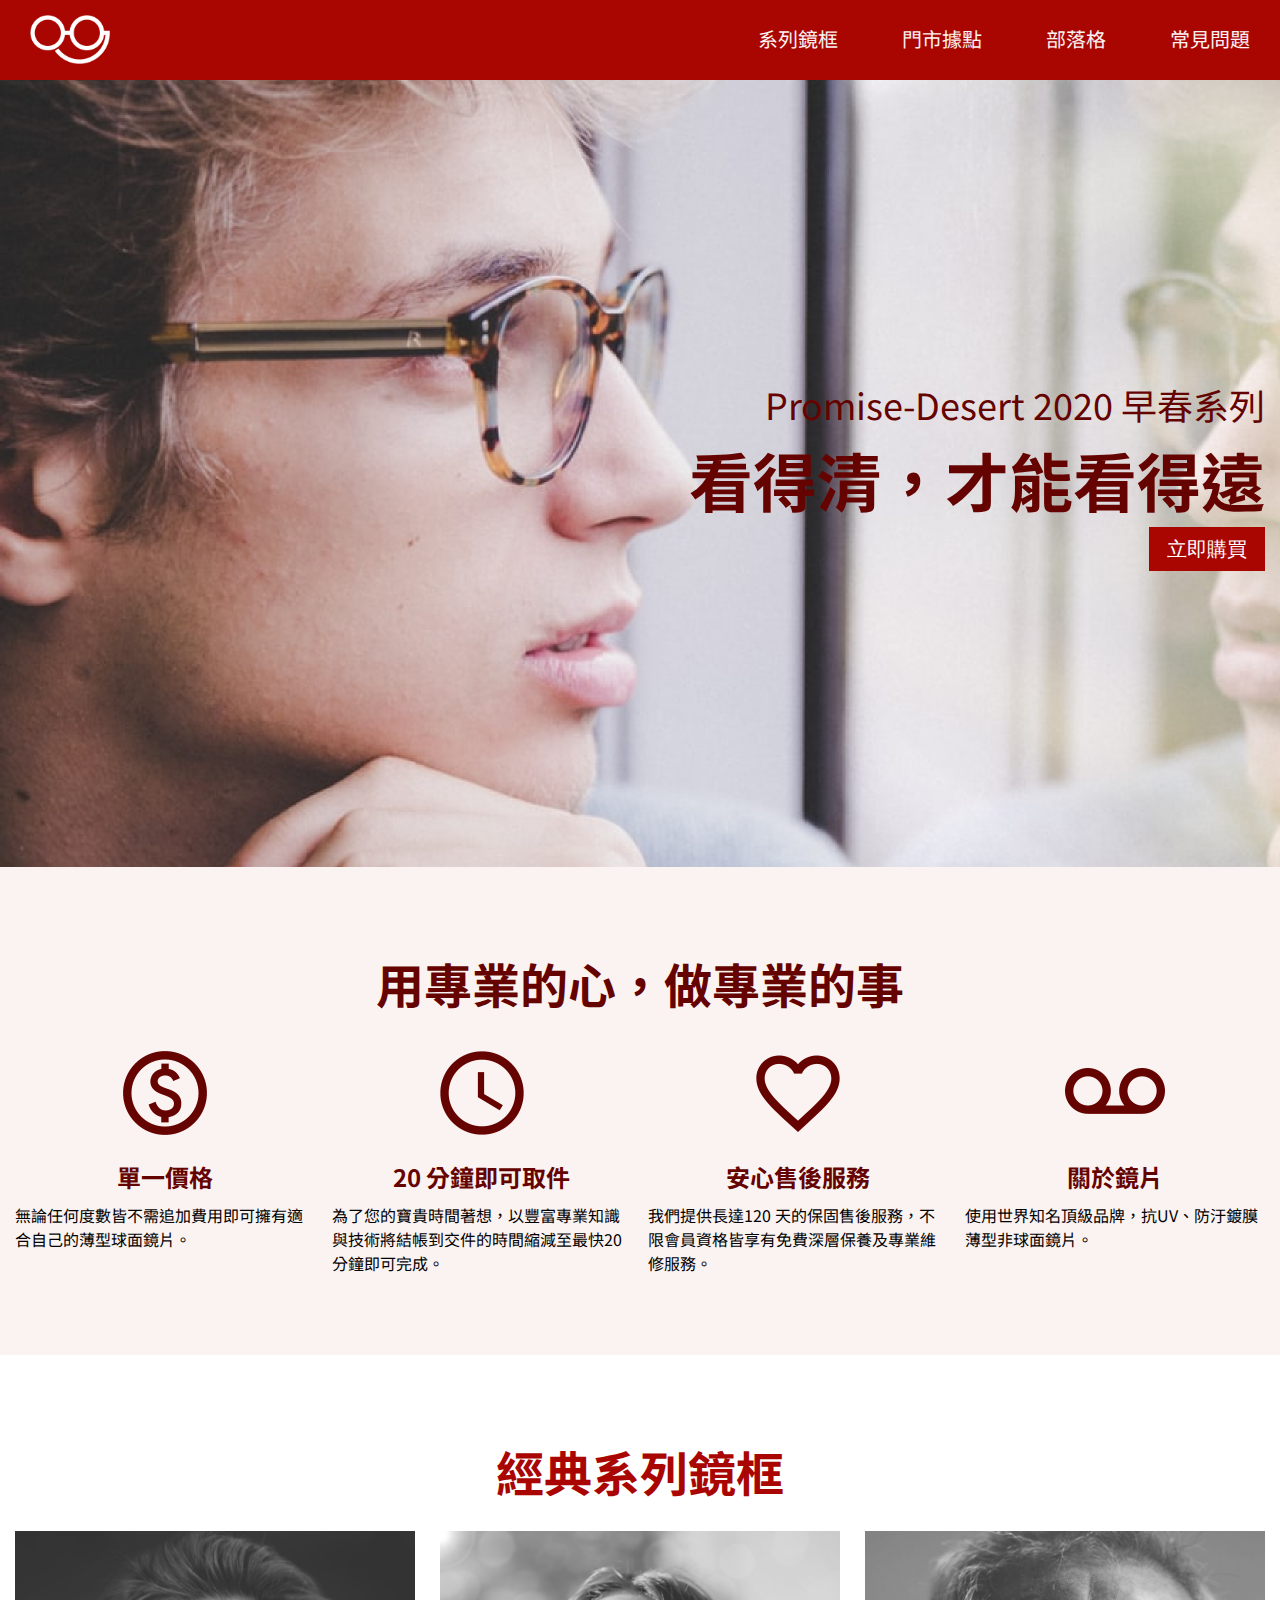
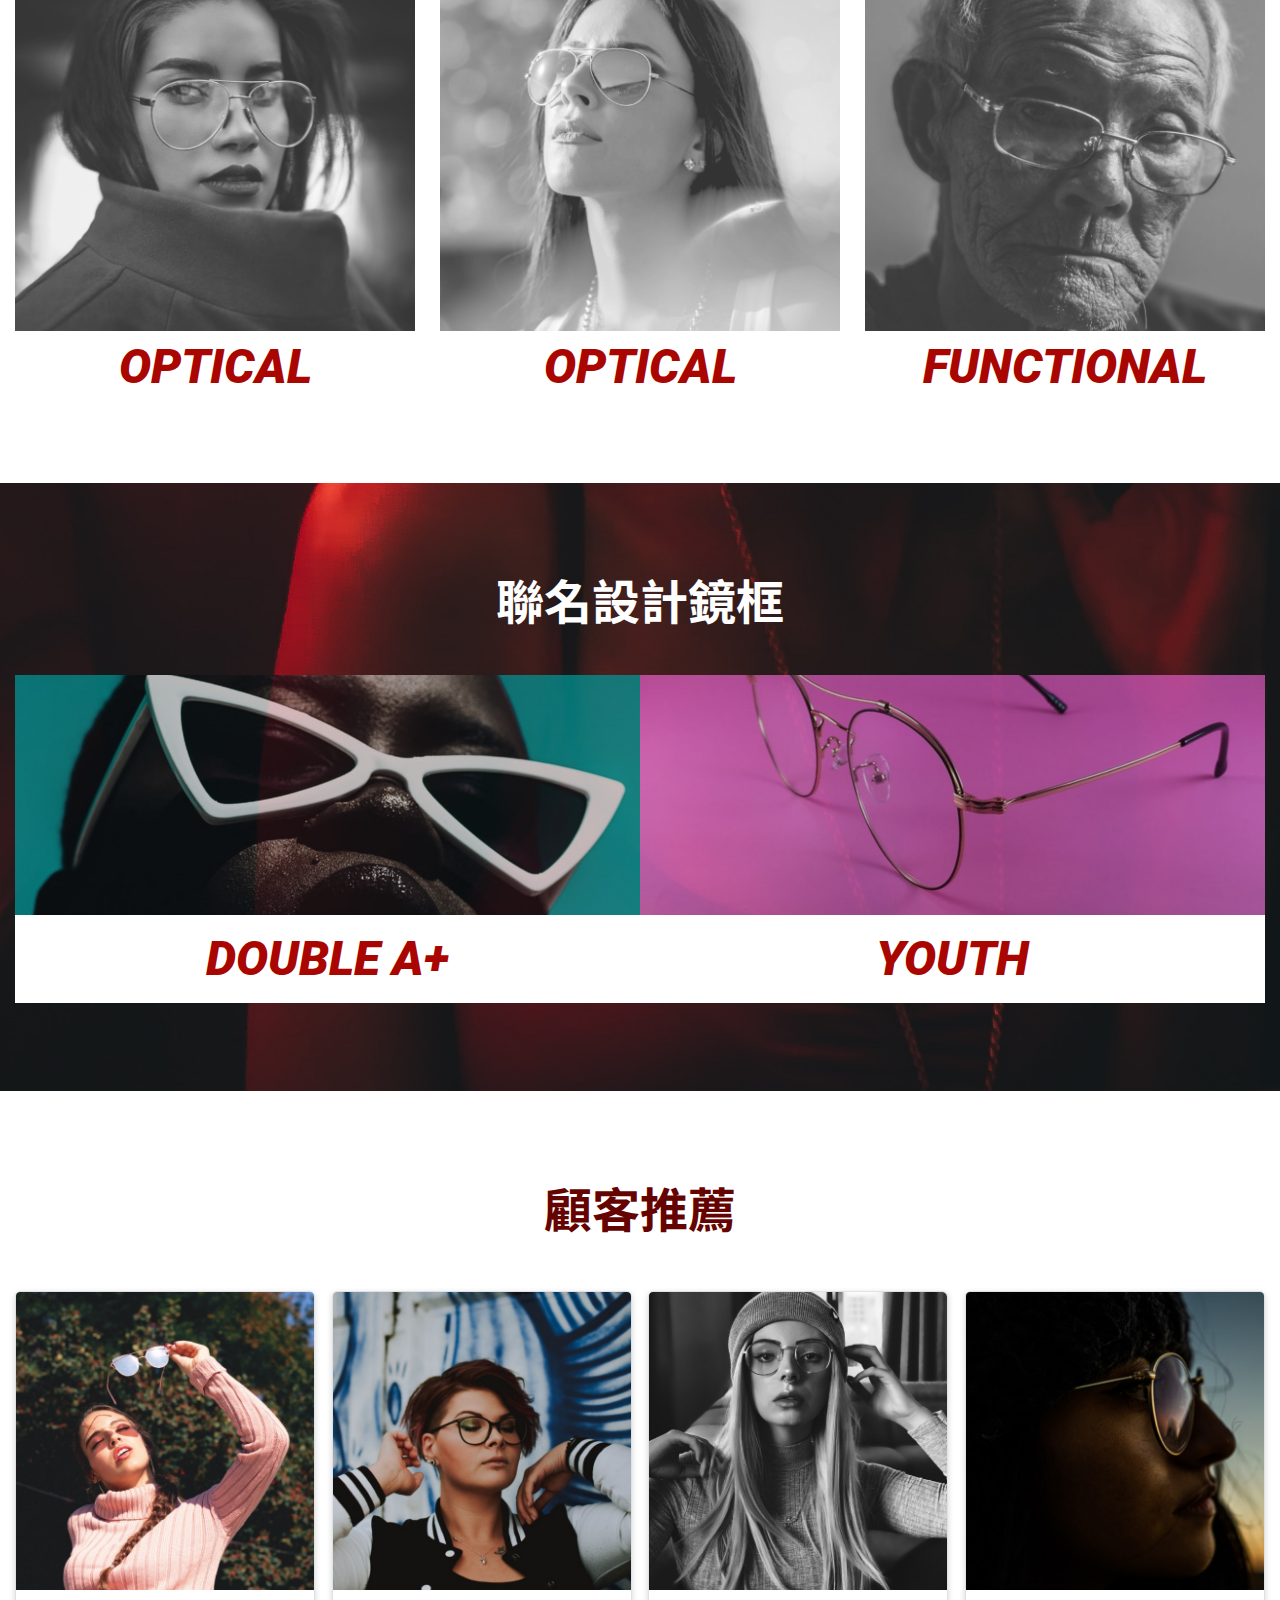
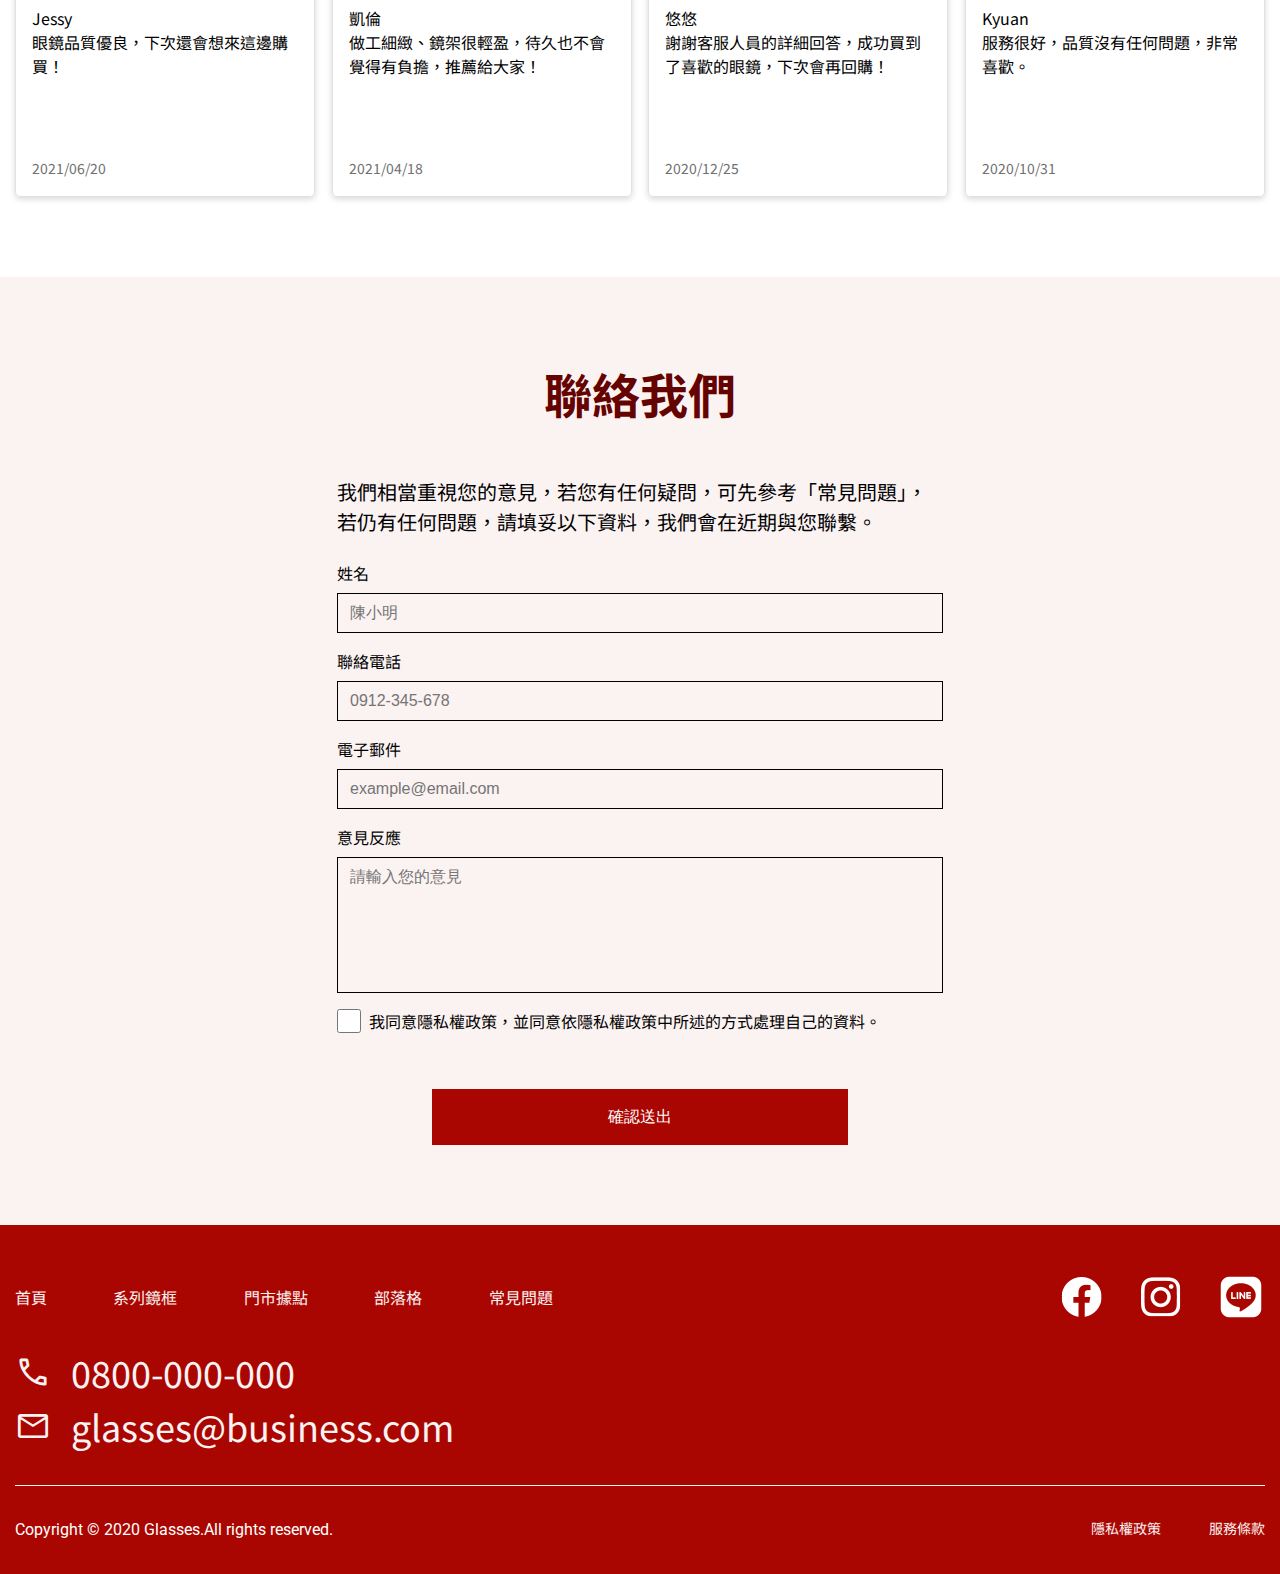
==== commit f04d2054: "Update 2022-08-11T05:46:29.023Z" ====
--- a/index.html
+++ b/index.html
@@ -5,7 +5,6 @@
   <meta charset="UTF-8">
   <meta http-equiv="X-UA-Compatible" content="IE=edge">
   <meta name="viewport" content="width=device-width, initial-scale=1.0">
-  <link rel="preconnect" href="https://fonts.googleapis.com">
   <link rel="preconnect" href="https://fonts.googleapis.com">
   <link rel="preconnect" href="https://fonts.gstatic.com" crossorigin>
   <link href="https://fonts.googleapis.com/css2?family=Inter:wght@300&family=Noto+Sans+TC:wght@400;500;700&family=Roboto:ital,wght@0,400;0,500;0,700;1,500;1,700;1,900&display=swap" rel="stylesheet">
@@ -75,7 +74,7 @@
 </div>
 <div class="classic">
     <h3>經典系列鏡框</h3>
-    <div class="classic-iteams container">
+    <div class="classic-iteams container text-roboto">
         <div class="c-iteam">
             <img src="./assets/images/home-section3-1.png" alt="OPTICAL">
             <a href="./optical.html">OPTICAL</a>
@@ -92,7 +91,7 @@
 </div>
 <div class="feat">
     <h3>聯名設計鏡框</h3>
-    <div class="feat-iteams  container">
+    <div class="feat-iteams  container text-roboto">
         <ul class="feat-iteam">
             <li class="bgimg-left"></li>
             <li><a href="#">DOUBLE A+</a></li>
@@ -190,11 +189,11 @@
             <div class="footer-nav">
                 <div class="bar">
                     <ul>
-                        <li><a href="#">首頁</a></li>
-                        <li><a href="#">系列鏡框</a></li>
+                        <li><a href="./index.html">首頁</a></li>
+                        <li><a href="./optical.html">系列鏡框</a></li>
                         <li><a href="#">門市據點</a></li>
                         <li><a href="#">部落格</a></li>
-                        <li><a href="#">常見問題</a></li>
+                        <li><a href="./faq.html">常見問題</a></li>
                     </ul>
                 </div>
                 <div class="icon">
@@ -220,7 +219,7 @@
         </div>
        
         <div class="copy">
-            <div class="copy-left">
+            <div class="copy-left text-roboto">
                 <p>Copyright © 2020 Glasses.All rights reserved.</p>
             </div>
             <div class="copy-right">
--- a/assets/style/all.css
+++ b/assets/style/all.css
@@ -145,6 +145,9 @@
   max-width: 1320px;
   margin: 0 auto;
   padding: 0 15px; }
+
+.text-roboto {
+  font-family: 'Roboto'; }
 
 /* header 表頭 */
 .header {
@@ -515,7 +518,8 @@
     display: block;
     font-size: 48px;
     line-height: 72px;
-    font-weight: 700;
+    font-weight: 900;
+    font-style: italic;
     text-align: center;
     color: #AA0601;
     text-decoration: none;
@@ -569,7 +573,8 @@
       display: block;
       font-size: 48px;
       line-height: 72px;
-      font-weight: 700;
+      font-weight: 900;
+      font-style: italic;
       text-decoration: none;
       color: #AA0601;
       padding: 8px 0;
@@ -883,9 +888,15 @@
   font-size: 32px;
   line-height: 48px;
   font-weight: 500;
-  text-align: center;
+  text-align: center; }
+
+.product h2:first-child {
   padding-top: 80px;
-  padding-bottom: 32px; }
+  font-size: 42px;
+  line-height: 63px; }
+
+.product .Noto-Sans {
+  font-family: 'Noto Sans TC'; }
 
 .iteams {
   display: -webkit-box;
@@ -895,7 +906,8 @@
       flex-wrap: wrap;
   -webkit-box-pack: justify;
       -ms-flex-pack: justify;
-          justify-content: space-between; }
+          justify-content: space-between;
+  margin-top: 32px; }
   .iteams .iteam {
     width: 24%;
     margin-bottom: 80px; }
@@ -917,9 +929,10 @@
             justify-content: space-between;
     line-height: 36px;
     font-size: 24px;
-    font-weight: 500; }
+    font-weight: 400; }
     .iteams .name p:last-child {
-      color: #AA0601; }
+      color: #AA0601;
+      font-weight: 500; }
   .iteams .colors {
     display: -webkit-box;
     display: -ms-flexbox;
@@ -1055,9 +1068,15 @@
   font-size: 32px;
   line-height: 48px;
   font-weight: 500;
-  text-align: center;
+  text-align: center; }
+
+.product h2:first-child {
   padding-top: 80px;
-  padding-bottom: 32px; }
+  font-size: 42px;
+  line-height: 63px; }
+
+.product .Noto-Sans {
+  font-family: 'Noto Sans TC'; }
 
 .sunglasses-iteams {
   display: -webkit-box;
@@ -1067,7 +1086,8 @@
       flex-wrap: wrap;
   -webkit-box-pack: justify;
       -ms-flex-pack: justify;
-          justify-content: space-between; }
+          justify-content: space-between;
+  margin-top: 32px; }
   .sunglasses-iteams .iteam {
     width: 32%;
     margin-bottom: 80px; }
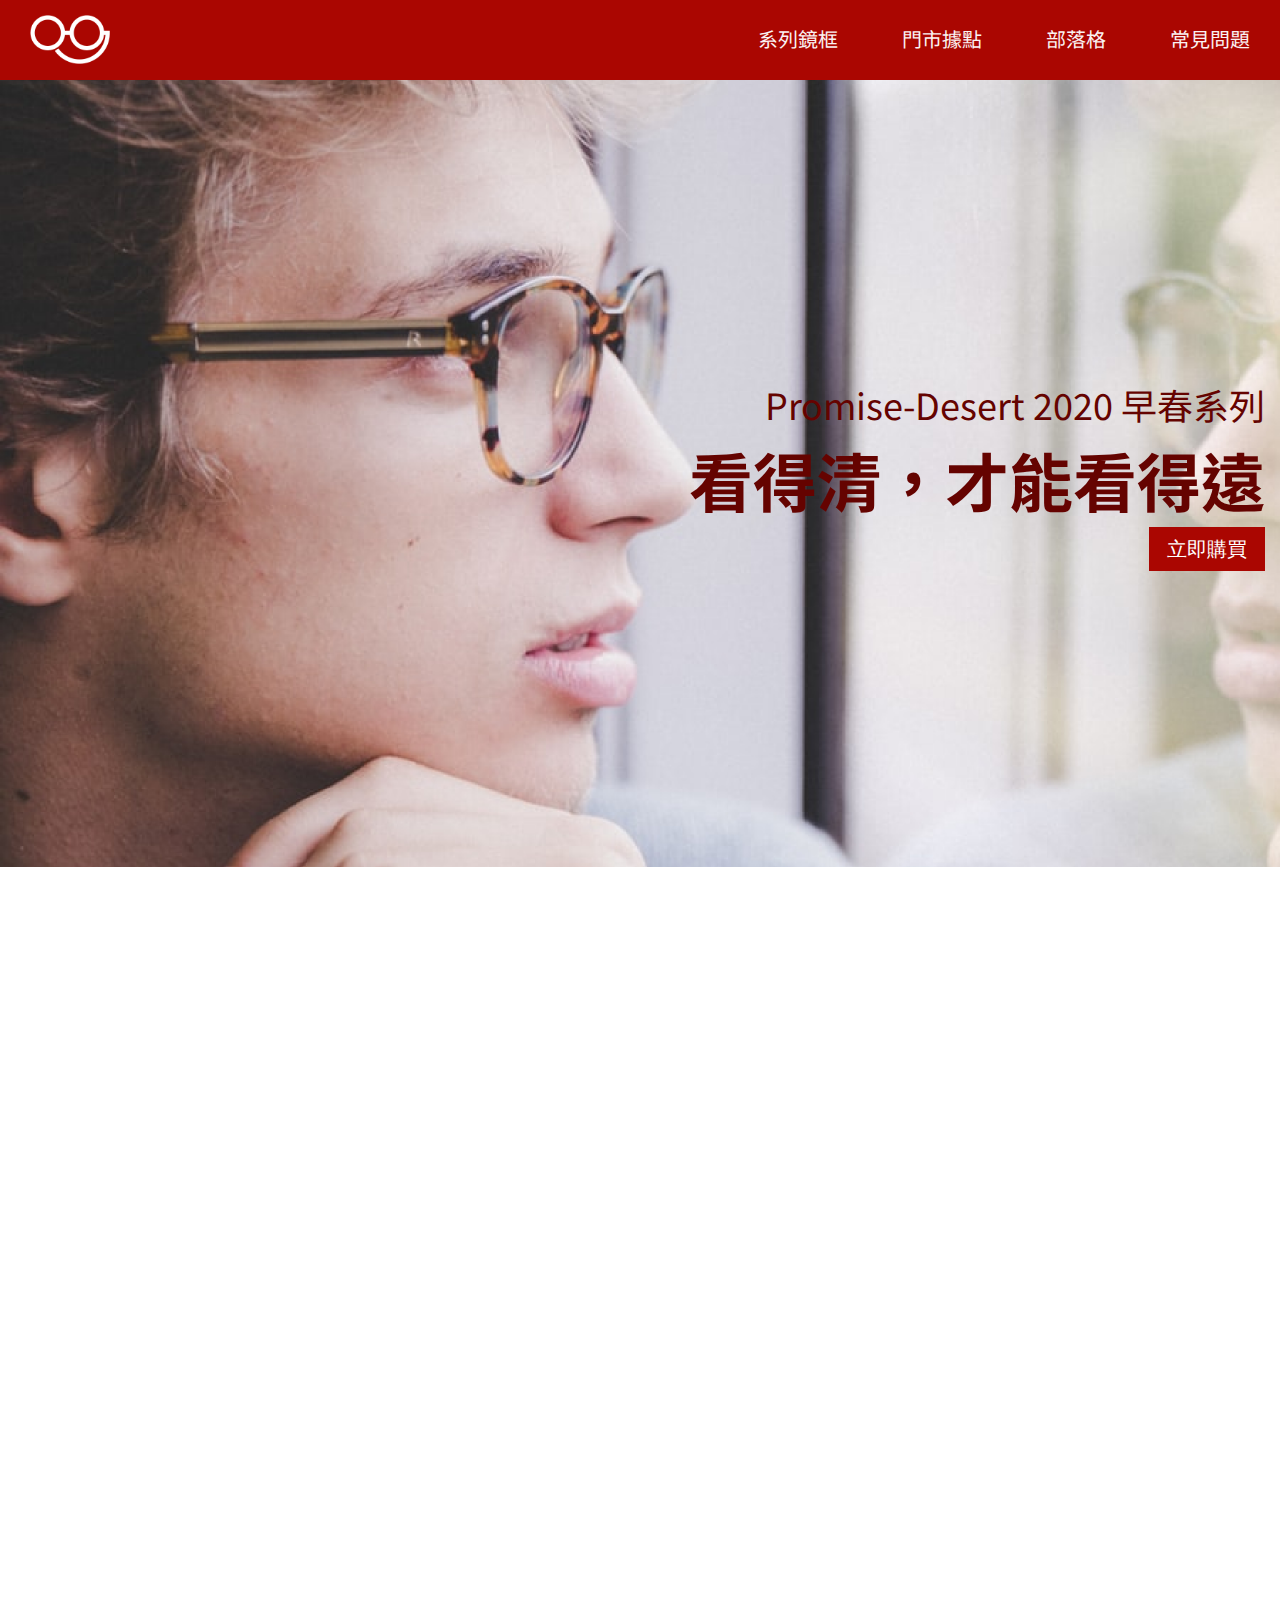
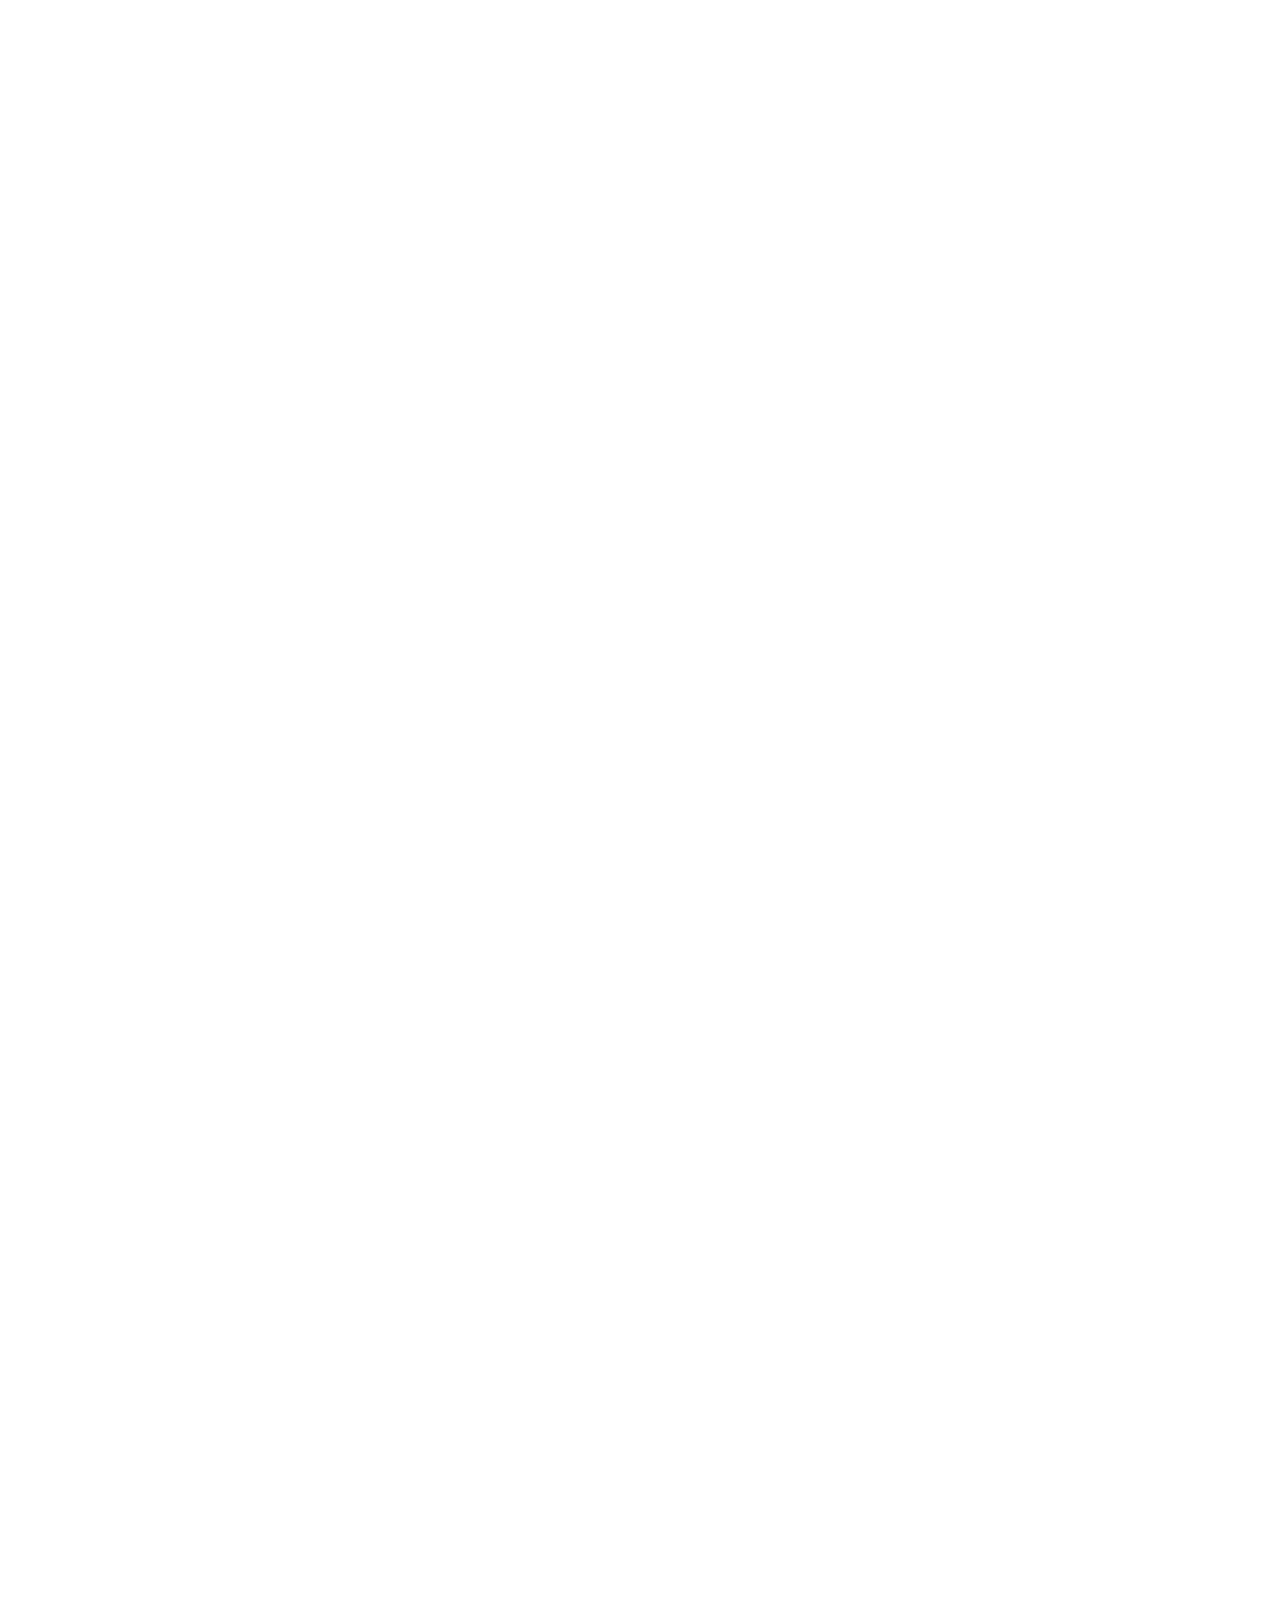
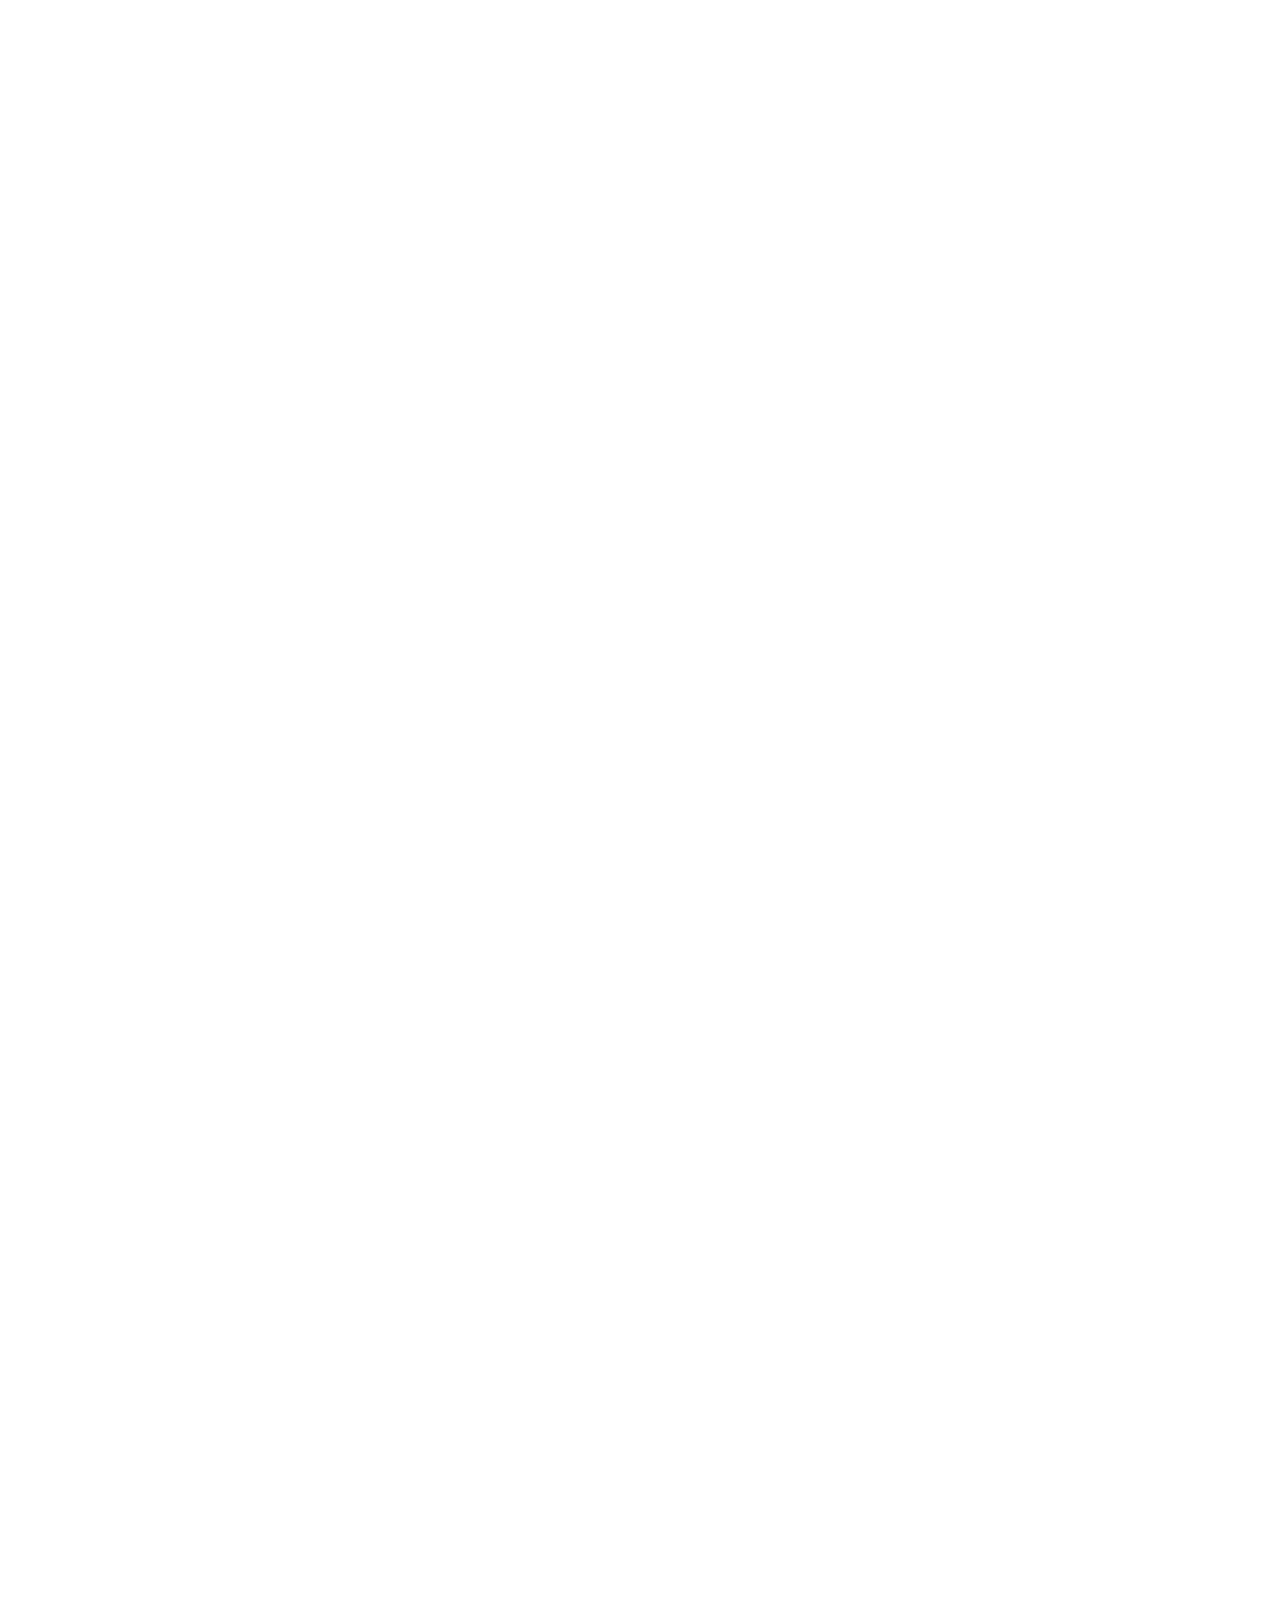
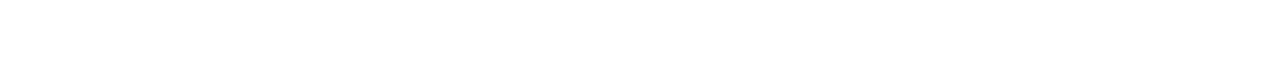
==== commit 09c5aef9: "Update 2022-08-22T07:57:45.666Z" ====
--- a/index.html
+++ b/index.html
@@ -9,6 +9,7 @@
   <link rel="preconnect" href="https://fonts.gstatic.com" crossorigin>
   <link href="https://fonts.googleapis.com/css2?family=Inter:wght@300&family=Noto+Sans+TC:wght@400;500;700&family=Roboto:ital,wght@0,400;0,500;0,700;1,500;1,700;1,900&display=swap" rel="stylesheet">
   <link rel="stylesheet" href="https://fonts.googleapis.com/css2?family=Material+Symbols+Outlined:opsz,wght,FILL,GRAD@48,600,0,0" />
+  <link rel="stylesheet" href="https://cdnjs.cloudflare.com/ajax/libs/animate.css/4.1.1/animate.min.css"/>
   <link rel="stylesheet" href="./assets/style/all.css">
   <title>首頁</title>
 </head>
@@ -31,15 +32,15 @@
     </div>
   </div>
 
-  <div class="backimg">
+  <div class="backimg " data-aos="zoom-out-up" data-aos-duration="1500" data-aos-once="ture">
     <div class="backimg-text container">
         <p>Promise-Desert 2020 早春系列</p>
-        <h2>看得清，才能看得遠</h2>
-        <button class="btn"><a href="./optical.html">立即購買</a></button>
-    </div>
-</div>
-<div class="feature">
-    <h3 class="container" >用專業的心，做專業的事</h3>
+        <h2 class="animate__animated animate__flash animate__delay-1s">看得清，才能看得遠</h2>
+        <button class="btn "><a href="./optical.html">立即購買</a></button>
+    </div>
+</div>
+<div class="feature" data-aos="fade-up" data-aos-duration="1500">
+    <h3 class="container " >用專業的心，做專業的事</h3>
     <div class="feature-iteams container">
         <div class="f-iteam">
             <div class="f-img">
@@ -72,41 +73,41 @@
     </div>
     
 </div>
-<div class="classic">
+<div class="classic"data-aos="fade-up">
     <h3>經典系列鏡框</h3>
     <div class="classic-iteams container text-roboto">
-        <div class="c-iteam">
+        <div class="c-iteam "data-aos="fade-up-right" >
             <img src="./assets/images/home-section3-1.png" alt="OPTICAL">
             <a href="./optical.html">OPTICAL</a>
         </div>
-        <div class="c-iteam">
+        <div class="c-iteam" data-aos="fade-up" data-aos-delay="200">
             <img src="./assets/images/home-section3-2.png" alt="SUNGLASSES">
             <a href="./sunglasses.html">OPTICAL</a>
         </div>
-        <div class="c-iteam">
+        <div class="c-iteam" data-aos="fade-up-left" data-aos-delay="400">
             <img src="./assets/images/home-section3-3.png" alt="FUNCTIONAL">
             <a href="#">FUNCTIONAL</a>
         </div>
     </div>
 </div>
-<div class="feat">
+<div class="feat" data-aos="fade-up" data-aos-duration="1500" data-aos-offset="300" data-aos-once="ture">
     <h3>聯名設計鏡框</h3>
-    <div class="feat-iteams  container text-roboto">
-        <ul class="feat-iteam">
+    <div class="feat-iteams  container text-roboto" data-aos-delay="200">
+        <ul class="feat-iteam"  data-aos="flip-left">
             <li class="bgimg-left"></li>
             <li><a href="#">DOUBLE A+</a></li>
         </ul>
-        <ul class="feat-iteam">
+        <ul class="feat-iteam"  data-aos="flip-right" data-aos-delay="400">
             <li class="bgimg-right"></li>
             <li><a href="#">YOUTH</a></li>
         </ul>
     </div>
     
 </div>
-<div class="recommend">
+<div class="recommend" data-aos="fade-up" data-aos-duration="2000">
     <h3>顧客推薦</h3>
     <ul class="recommend-iteams  container">
-        <li class="r-iteam">
+        <li class="r-iteam" >
             <img src="./assets/images/home-section5-1.png" alt="Jessy">               
             <div class="text-p">
                 <div>
@@ -118,7 +119,7 @@
                 </div>                
             </div>                       
         </li>
-        <li class="r-iteam">
+        <li class="r-iteam"  >
             <img src="./assets/images/home-section5-2.png" alt="Karen">               
             <div class="text-p">
                 <div>
@@ -130,7 +131,7 @@
                 </div>                
             </div>                       
         </li>  
-        <li class="r-iteam">
+        <li class="r-iteam" >
             <img src="./assets/images/home-section5-3.png" alt="Yoyo">               
             <div class="text-p">
                 <div>
@@ -142,7 +143,7 @@
                 </div>                
             </div>                       
         </li>  
-        <li class="r-iteam">
+        <li class="r-iteam" >
             <img src="./assets/images/home-section5-4.png" alt="Kyuan">               
             <div class="text-p">
                 <div>
@@ -156,7 +157,7 @@
         </li>         
     </ul>
 </div>
-<div class="contact-form">
+<div class="contact-form" data-aos="fade-up"  data-aos-duration="2000">
     <div class="form container">
         <h3>聯絡我們</h3>
         <p>我們相當重視您的意見，若您有任何疑問，可先參考「常見問題」，若仍有任何問題，請填妥以下資料，我們會在近期與您聯繫。</p>
@@ -183,7 +184,7 @@
 
 
   <!-- 表尾 -->
-  <div class="footer">
+  <div class="footer" data-aos="fade-up" data-aos-once="ture">
     <div class="container">
         <div class="information">
             <div class="footer-nav">
@@ -236,6 +237,12 @@
     </div>
     
 </div>
+<!-- AOS  -->
+<link href="https://unpkg.com/aos@2.3.1/dist/aos.css" rel="stylesheet">
+<script src="https://unpkg.com/aos@2.3.1/dist/aos.js"></script>
+<script>
+ AOS.init();
+</script>
 </body>
 
 </html>
--- a/assets/style/all.css
+++ b/assets/style/all.css
@@ -1005,10 +1005,13 @@
   .top-benner li {
     min-height: 136px; }
   .product h2 {
-    padding-top: 40px;
-    margin-bottom: 0;
     font-size: 24px;
     line-height: 36px; }
+  .product h2:first-child {
+    padding-top: 40px;
+    font-size: 24px;
+    line-height: 36px;
+    margin-bottom: 0; }
   .iteams {
     text-align: center; }
     .iteams .iteam {
@@ -1166,11 +1169,11 @@
       font-size: 24px;
       line-height: 36px; }
   .top-benner .sunglasses-benner-left {
-    background-image: url(../images/product-header-sm-1.png);
+    background-image: url(../images/product-header-sm-3.png);
     background-size: cover;
     background-position: center; }
   .top-benner .sunglasses-benner-right {
-    background-image: url(../images/product-header-sm-2.png);
+    background-image: url(../images/product-header-sm-4.png);
     background-size: cover;
     background-position: center; }
   .sunglasses-iteams .iteam {
@@ -1184,10 +1187,13 @@
   .top-benner li {
     min-height: 136px; }
   .product h2 {
-    padding-top: 40px;
-    margin-bottom: 0;
     font-size: 24px;
     line-height: 36px; }
+  .product h2:first-child {
+    padding-top: 40px;
+    font-size: 24px;
+    line-height: 36px;
+    margin-bottom: 0; }
   .sunglasses-iteams {
     text-align: center; }
     .sunglasses-iteams .iteam {
